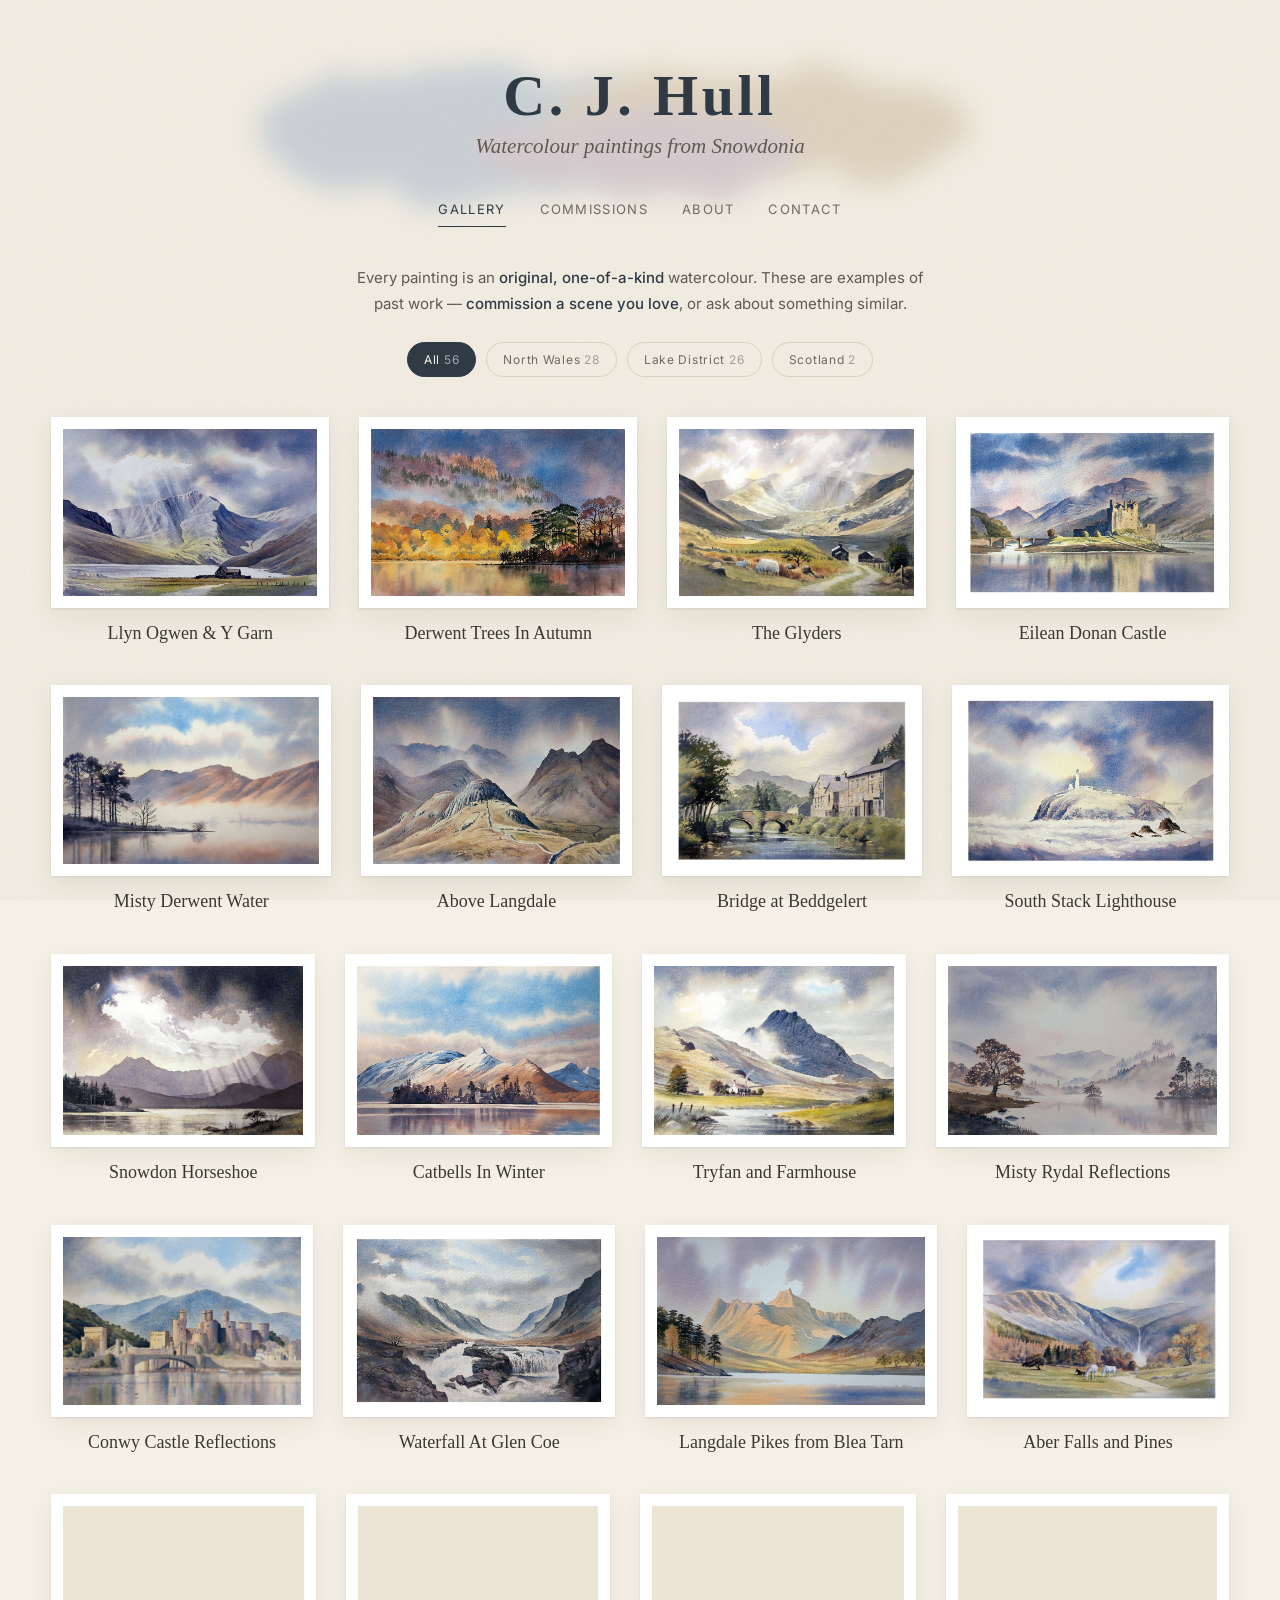
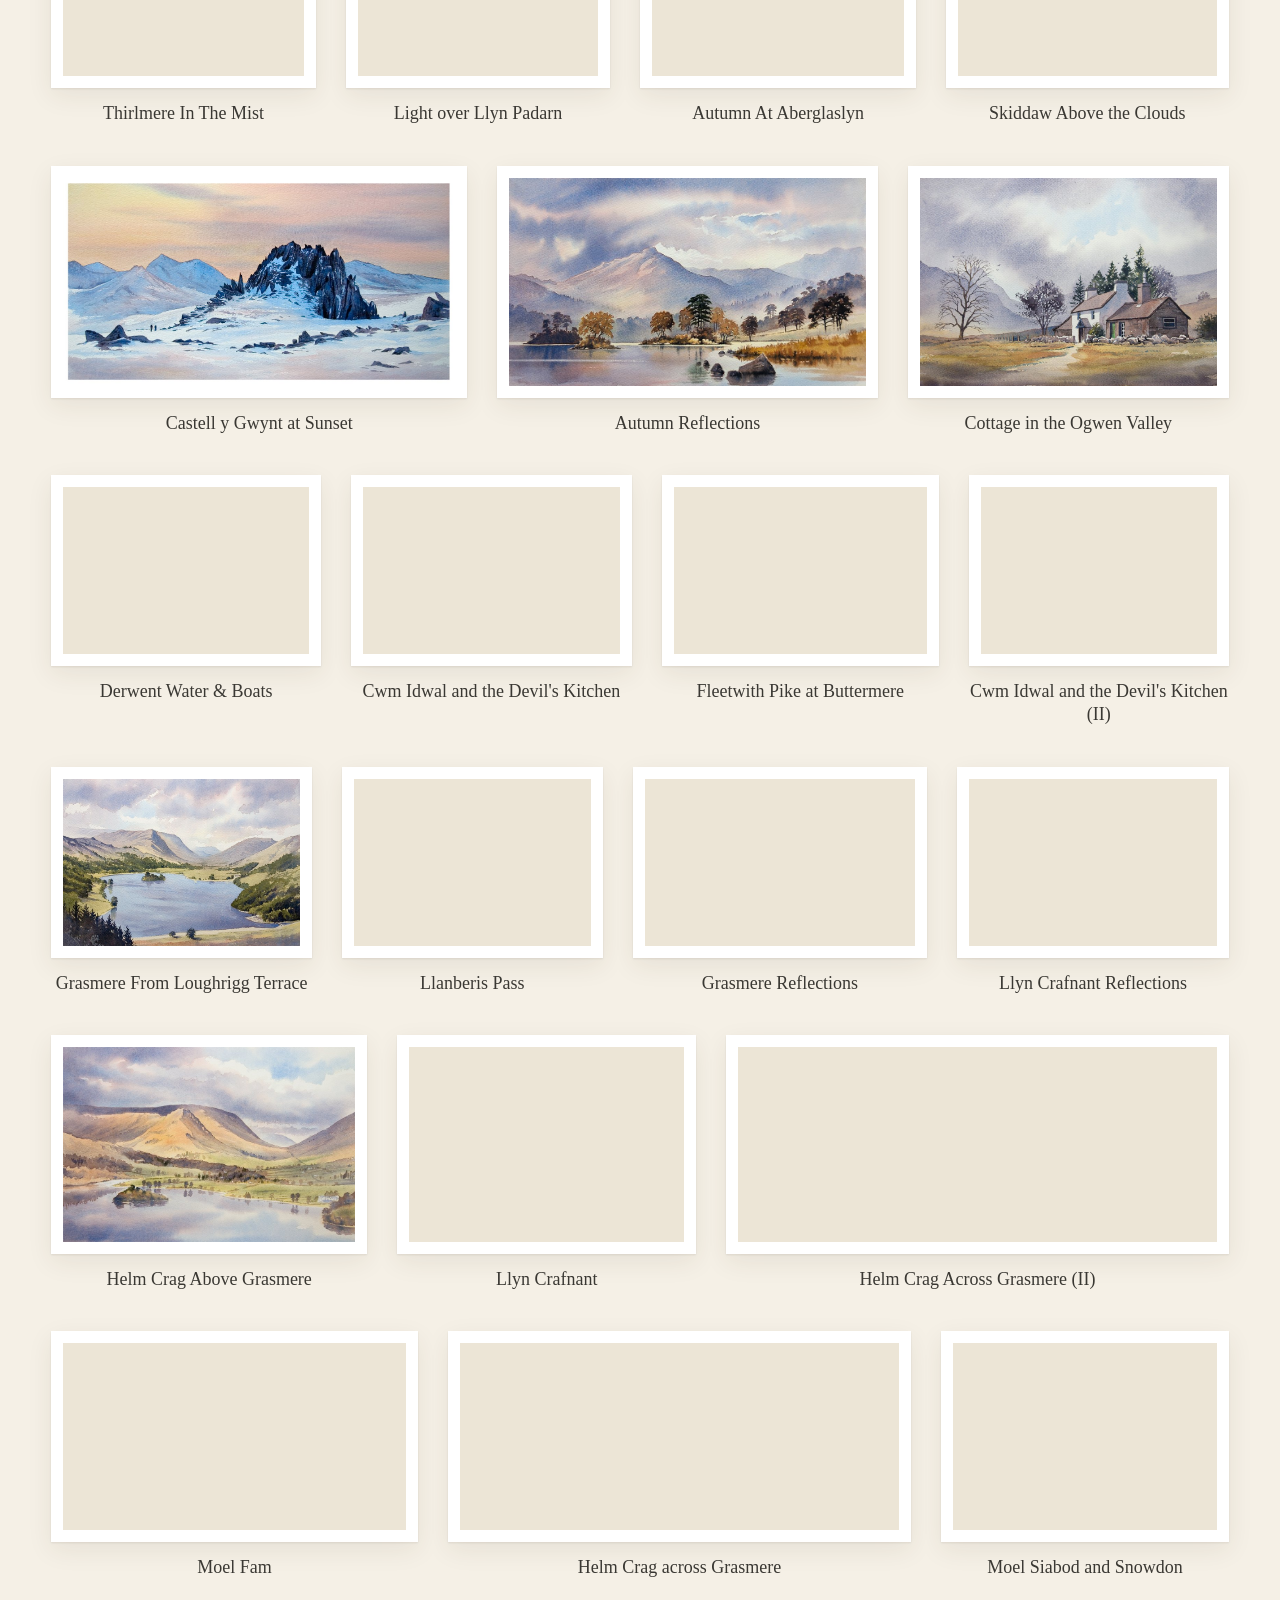
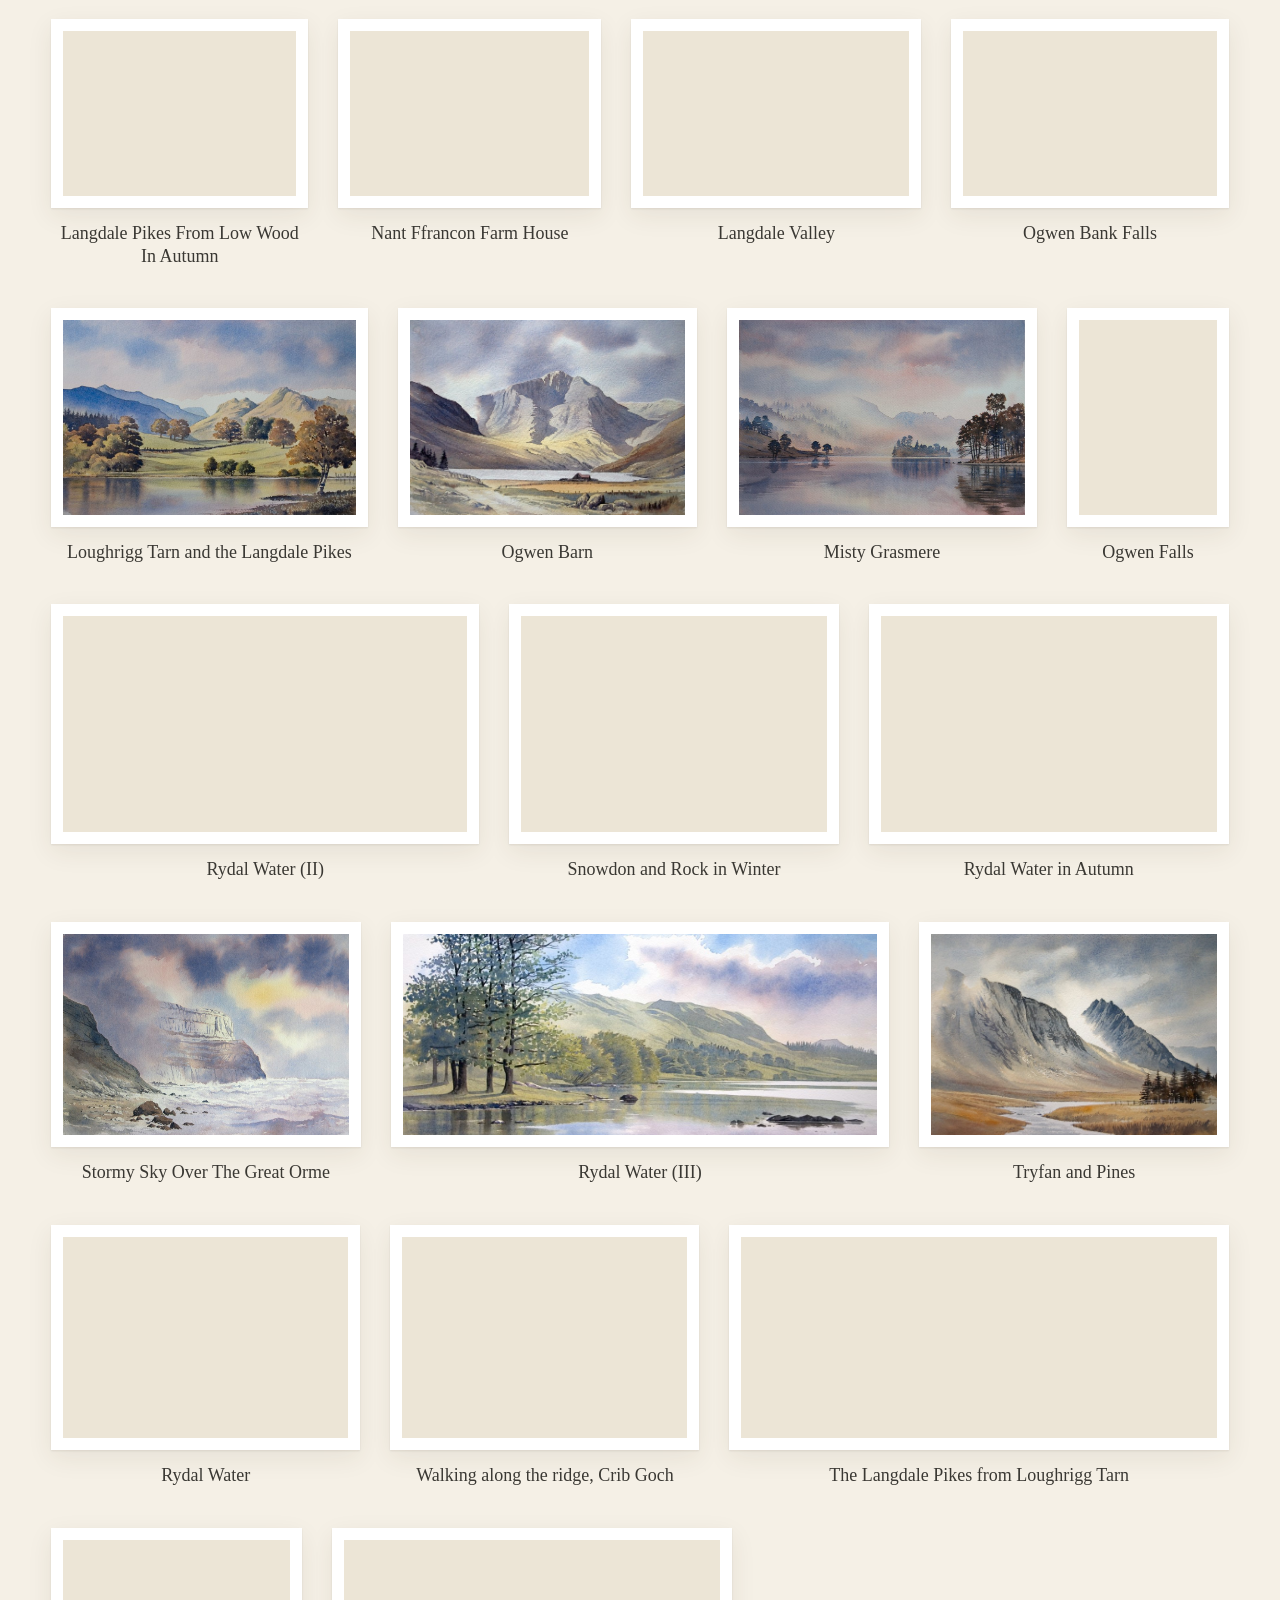
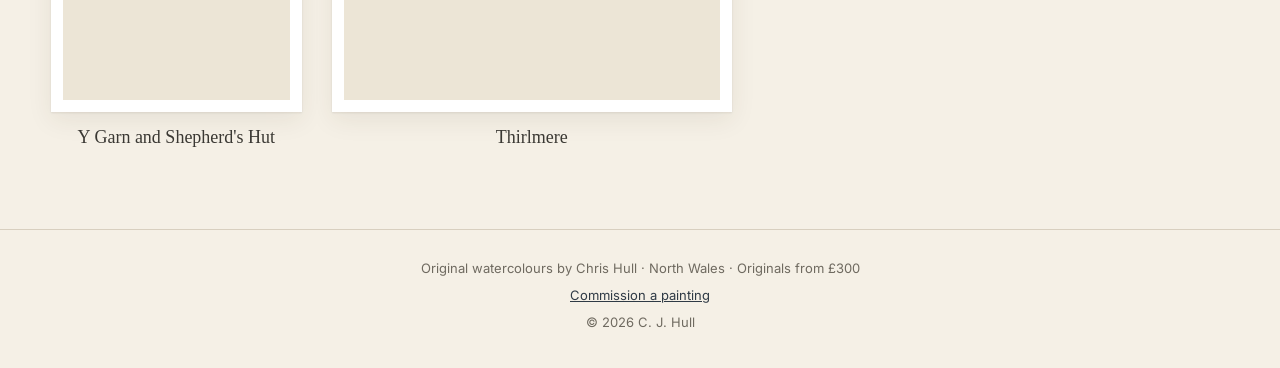
==== index.html @ 4dc71a4b "Add site skeleton, base styles and gallery page Self-hosted fonts, paper/wash/frame styles, justifie" ====
<!doctype html>
<html lang="en-GB">
<head>
<meta charset="utf-8">
<meta name="viewport" content="width=device-width, initial-scale=1">
<title>C. J. Hull – Original Watercolour Paintings of Snowdonia &amp; the Lake District</title>
<meta name="description" content="Original, one-of-a-kind watercolour paintings by North Wales artist Chris Hull. Browse past work from Snowdonia, the Lake District and Scotland, and commission a scene you love.">
<link rel="preload" href="assets/fonts/cormorant-garamond-latin-600-normal.woff2" as="font" type="font/woff2" crossorigin>
<link rel="preload" href="assets/fonts/inter-latin-400-normal.woff2" as="font" type="font/woff2" crossorigin>
<link rel="stylesheet" href="assets/css/site.css">
</head>
<body>
<a class="skip-link" href="#main">Skip to paintings</a>

<header class="site-header">
  <svg class="wash" viewBox="0 0 900 260" preserveAspectRatio="none" aria-hidden="true" focusable="false">
    <defs><filter id="wash-blur" x="-20%" y="-40%" width="140%" height="180%"><feTurbulence type="fractalNoise" baseFrequency=".012" numOctaves="3" seed="4"/><feDisplacementMap in="SourceGraphic" scale="60"/><feGaussianBlur stdDeviation="14"/></filter></defs>
    <g filter="url(#wash-blur)" opacity=".5"><ellipse cx="330" cy="130" rx="260" ry="70" fill="#9fb4c7"/><ellipse cx="560" cy="120" rx="220" ry="60" fill="#c9b79a"/><ellipse cx="450" cy="150" rx="160" ry="40" fill="#b8a7b8"/></g>
  </svg>
  <a class="mark" href="./">C. J. Hull</a>
  <p class="tagline">Watercolour paintings from Snowdonia</p>
  <nav class="site-nav" aria-label="Main">
    <ul>
      <li><a href="./" aria-current="page">Gallery</a></li>
      <li><a href="commissions.html">Commissions</a></li>
      <li><a href="about.html">About</a></li>
      <li><a href="contact.html">Contact</a></li>
    </ul>
  </nav>
</header>

<main id="main">
  <h1 class="visually-hidden">Gallery of original watercolour paintings</h1>
  <p class="intro">Every painting is an <strong>original, one-of-a-kind</strong> watercolour. These are examples of past work — <strong>commission a scene you love</strong>, or ask about something similar.</p>

  <ul class="filters" aria-label="Filter paintings by region">
    <li><button type="button" data-filter="all" aria-pressed="true">All</button></li>
    <li><button type="button" data-filter="north-wales" aria-pressed="false">North Wales</button></li>
    <li><button type="button" data-filter="lake-district" aria-pressed="false">Lake District</button></li>
    <li><button type="button" data-filter="scotland" aria-pressed="false">Scotland</button></li>
  </ul>

  <ul class="gallery" id="gallery" aria-live="polite"></ul>
  <noscript><p class="gallery-empty">The gallery needs JavaScript to load. Please enable it, or <a href="contact.html">get in touch</a>.</p></noscript>
</main>

<dialog class="lightbox" id="lightbox" aria-labelledby="lb-title">
  <p class="lb-count" id="lb-count"></p>
  <div class="lb-stage" id="lb-stage">
    <div class="frame"><img class="lb-img" id="lb-img" alt=""></div>
  </div>
  <div class="lb-info">
    <h2 class="lb-title" id="lb-title"></h2>
    <p class="lb-meta" id="lb-meta"></p>
    <a class="btn" id="lb-enquire" href="contact.html">Enquire about a painting like this</a>
  </div>
  <button type="button" class="lb-btn lb-close" id="lb-close" aria-label="Close">
    <svg viewBox="0 0 24 24" fill="none" stroke="currentColor" stroke-width="1.6" aria-hidden="true"><path d="M6 6l12 12M18 6L6 18"/></svg>
  </button>
  <button type="button" class="lb-btn lb-prev" id="lb-prev" aria-label="Previous painting">
    <svg viewBox="0 0 24 24" fill="none" stroke="currentColor" stroke-width="1.6" aria-hidden="true"><path d="M15 5l-7 7 7 7"/></svg>
  </button>
  <button type="button" class="lb-btn lb-next" id="lb-next" aria-label="Next painting">
    <svg viewBox="0 0 24 24" fill="none" stroke="currentColor" stroke-width="1.6" aria-hidden="true"><path d="M9 5l7 7-7 7"/></svg>
  </button>
</dialog>

<footer class="site-footer">
  <p>Original watercolours by Chris Hull · North Wales · Originals from £300</p>
  <p><a href="commissions.html">Commission a painting</a></p>
  <p>© <span id="year">2026</span> C. J. Hull</p>
</footer>

<script src="assets/js/gallery.js" defer></script>
</body>
</html>
---- assets/css/site.css ----
/* C. J. Hull — site styles
   Design: "Watercolour Paper" (warm paper, soft wash behind the name, mounted-print frames). */

/* ---------- Fonts (self-hosted, latin subset) ---------- */
@font-face{font-family:"Cormorant Garamond";font-weight:400;font-style:normal;font-display:swap;src:url(../fonts/cormorant-garamond-latin-400-normal.woff2) format("woff2")}
@font-face{font-family:"Cormorant Garamond";font-weight:400;font-style:italic;font-display:swap;src:url(../fonts/cormorant-garamond-latin-400-italic.woff2) format("woff2")}
@font-face{font-family:"Cormorant Garamond";font-weight:500;font-style:normal;font-display:swap;src:url(../fonts/cormorant-garamond-latin-500-normal.woff2) format("woff2")}
@font-face{font-family:"Cormorant Garamond";font-weight:600;font-style:normal;font-display:swap;src:url(../fonts/cormorant-garamond-latin-600-normal.woff2) format("woff2")}
@font-face{font-family:Inter;font-weight:400;font-style:normal;font-display:swap;src:url(../fonts/inter-latin-400-normal.woff2) format("woff2")}
@font-face{font-family:Inter;font-weight:500;font-style:normal;font-display:swap;src:url(../fonts/inter-latin-500-normal.woff2) format("woff2")}

/* ---------- Tokens ---------- */
:root{
  --paper:#f5f0e6;
  --paper-deep:#ece5d6;
  --ink:#2f3a45;          /* slate accent */
  --text:#33302b;
  --muted:#5e5a52;
  --faint:#6f6a60;
  --rule:#d8cfbf;
  --frame:#fff;
  --shadow:0 1px 2px rgba(60,50,30,.10),0 8px 24px rgba(60,50,30,.08);
  --shadow-hover:0 2px 4px rgba(60,50,30,.12),0 14px 34px rgba(60,50,30,.12);
  --wash-blue:#9fb4c7;
  --wash-ochre:#c9b79a;
  --wash-mauve:#b8a7b8;
  --serif:"Cormorant Garamond",Georgia,"Times New Roman",serif;
  --sans:Inter,system-ui,-apple-system,"Segoe UI",Roboto,sans-serif;
  --gutter:clamp(16px,4vw,60px);
  --maxw:1320px;
}

/* ---------- Base ---------- */
*,*::before,*::after{box-sizing:border-box}
*{margin:0}
html{-webkit-text-size-adjust:100%}
body{
  font-family:var(--sans);font-size:15px;line-height:1.6;
  background:var(--paper);color:var(--text);
  -webkit-font-smoothing:antialiased;
  min-height:100vh;display:flex;flex-direction:column;
  overflow-x:hidden;
}
/* Very subtle paper grain. Sits behind content so it never tints the paintings. */
body::before{
  content:"";position:fixed;inset:0;z-index:-1;pointer-events:none;opacity:.28;
  background-image:url("data:image/svg+xml;utf8,<svg xmlns='http://www.w3.org/2000/svg' width='300' height='300'><filter id='n'><feTurbulence type='fractalNoise' baseFrequency='.9' numOctaves='3'/><feColorMatrix values='0 0 0 0 .45 0 0 0 0 .40 0 0 0 0 .33 0 0 0 .5 0'/></filter><rect width='300' height='300' filter='url(%23n)'/></svg>");
}
img{display:block;max-width:100%;height:auto}
a{color:inherit}
button{font:inherit;color:inherit;cursor:pointer}
:focus-visible{outline:2px solid var(--ink);outline-offset:3px}
.visually-hidden{position:absolute!important;width:1px;height:1px;overflow:hidden;clip:rect(0 0 0 0);white-space:nowrap}
.skip-link{position:absolute;left:12px;top:-60px;z-index:10;background:var(--ink);color:var(--paper);padding:8px 14px;border-radius:4px;text-decoration:none}
.skip-link:focus{top:12px}

h1,h2,h3{font-family:var(--serif);font-weight:500;color:var(--ink);line-height:1.2}

/* ---------- Header + wash ---------- */
.site-header{position:relative;text-align:center;padding:64px var(--gutter) 12px;overflow:hidden}
.wash{
  position:absolute;left:50%;top:10px;transform:translateX(-50%);
  width:min(900px,130vw);height:250px;z-index:0;pointer-events:none;
}
.site-header>*:not(.wash){position:relative}
.mark{
  display:inline-block;font-family:var(--serif);font-weight:600;
  font-size:clamp(40px,8vw,58px);letter-spacing:.06em;line-height:1.1;
  color:var(--ink);text-decoration:none;
}
.tagline{font-family:var(--serif);font-style:italic;font-size:clamp(18px,3.2vw,21px);color:var(--muted);margin-top:2px}
.site-nav ul{
  list-style:none;padding:0;display:flex;flex-wrap:wrap;justify-content:center;
  gap:6px clamp(18px,4vw,34px);margin-top:30px;
}
.site-nav a{
  display:inline-block;padding:6px 0;font-size:13px;letter-spacing:.1em;text-transform:uppercase;
  color:var(--faint);text-decoration:none;border-bottom:1px solid transparent;
}
.site-nav a:hover{color:var(--ink)}
@media (max-width:420px){.site-nav ul{gap:4px 16px}.site-nav a{font-size:12px;letter-spacing:.08em}}
.site-nav a[aria-current="page"]{color:var(--ink);border-bottom-color:var(--ink)}

/* ---------- Layout ---------- */
main{flex:1;width:100%;max-width:var(--maxw);margin:0 auto;padding:0 var(--gutter)}
.intro{text-align:center;font-size:15px;line-height:1.7;color:var(--muted);max-width:600px;margin:26px auto}
.intro strong{font-weight:500;color:var(--ink)}

/* ---------- Mounted-print frame (reusable) ---------- */
.frame{background:var(--frame);padding:clamp(8px,1vw,12px);box-shadow:var(--shadow)}
.frame img{width:100%;height:auto}

/* ---------- Buttons / pills ---------- */
.btn{
  display:inline-block;padding:11px 22px;border-radius:40px;border:1px solid var(--ink);
  background:var(--ink);color:var(--paper);font-size:13px;letter-spacing:.06em;text-decoration:none;
}
.btn:hover{background:#3d4a57}
.btn--ghost{background:transparent;color:var(--ink)}
.btn--ghost:hover{background:rgba(47,58,69,.06)}

/* ---------- Footer ---------- */
.site-footer{
  margin-top:80px;padding:28px var(--gutter) 36px;border-top:1px solid var(--rule);
  text-align:center;font-size:13px;color:var(--faint);
}
.site-footer p+p{margin-top:6px}
.site-footer a{color:var(--ink)}

/* ---------- Gallery filters ---------- */
.filters{display:flex;flex-wrap:wrap;gap:10px;justify-content:center;margin:0 0 40px;padding:0;list-style:none}
.filters button{
  padding:7px 16px;border-radius:40px;border:1px solid var(--rule);background:transparent;
  font-size:12px;letter-spacing:.06em;color:var(--faint);
}
.filters button:hover{border-color:var(--ink);color:var(--ink)}
.filters button[aria-pressed="true"]{background:var(--ink);border-color:var(--ink);color:var(--paper)}
.filters .count{opacity:.6;margin-left:4px}

/* ---------- Justified gallery ----------
   Each tile's flex-basis and flex-grow are proportional to the painting's aspect ratio (--r),
   so every tile in a row ends up the same height and nothing is ever cropped. */
.gallery{
  --row-h:160px;--pad:12px;
  display:flex;flex-wrap:wrap;gap:40px 30px;padding:0;list-style:none;
}
.gallery::after{content:"";flex-grow:1000000} /* stops the last row stretching */
.tile{flex:var(--r) 1 calc(var(--r) * var(--row-h) + 2 * var(--pad));min-width:0}
.tile a{display:block;text-decoration:none;color:inherit}
.tile .frame{padding:var(--pad);transition:box-shadow .25s ease,transform .25s ease}
.tile a:hover .frame,.tile a:focus-visible .frame{box-shadow:var(--shadow-hover);transform:translateY(-2px)}
.tile img{aspect-ratio:var(--r);background:var(--paper-deep)}
.tile figcaption{text-align:center;font-family:var(--serif);font-size:18px;line-height:1.3;margin-top:14px;color:#3a3833}
.tile[hidden]{display:none}
.gallery-empty{text-align:center;color:var(--muted)}
@media (max-width:1100px){.gallery{--row-h:150px;gap:34px 24px}}
@media (max-width:700px){.gallery{--row-h:140px;--pad:8px;gap:28px 16px}.tile figcaption{font-size:17px;margin-top:10px}}
@media (prefers-reduced-motion:reduce){.tile .frame{transition:none}.tile a:hover .frame{transform:none}}

/* ---------- Lightbox ---------- */
.lightbox{
  width:100%;height:100%;max-width:none;max-height:none;margin:0;padding:0;border:0;
  background:var(--paper);color:var(--text);overflow:hidden;
}
.lightbox::backdrop{background:rgba(47,58,69,.35)}
.lightbox[open]{display:flex;flex-direction:column}
.lb-stage{
  flex:1;min-height:0;display:flex;align-items:center;justify-content:center;
  padding:56px 72px 12px;touch-action:pan-y;
}
.lb-stage .frame{max-width:100%;max-height:100%;display:flex}
.lb-img{
  width:auto;height:auto;max-width:100%;
  max-height:calc(100vh - 56px - 12px - 170px - 24px);
  max-height:calc(100dvh - 56px - 12px - 170px - 24px);
  object-fit:contain;
}
.lb-info{text-align:center;padding:14px var(--gutter) 28px;min-height:170px}
.lb-title{font-family:var(--serif);font-weight:500;font-size:clamp(22px,3vw,28px);color:var(--ink)}
.lb-meta{font-size:13px;letter-spacing:.04em;color:var(--muted);margin-top:4px}
.lb-info .btn{margin-top:16px}
.lb-btn{
  position:absolute;display:grid;place-items:center;width:44px;height:44px;border-radius:50%;
  border:1px solid var(--rule);background:rgba(255,255,255,.7);color:var(--ink);
}
.lb-btn:hover{background:#fff;border-color:var(--ink)}
.lb-btn svg{width:20px;height:20px}
.lb-close{top:10px;right:12px}
.lb-prev,.lb-next{top:calc(50% - 85px)}
.lb-prev{left:14px}
.lb-next{right:14px}
.lb-count{position:absolute;top:22px;left:20px;font-size:12px;letter-spacing:.08em;color:var(--faint)}
@media (max-width:700px){
  .lightbox[open]{justify-content:center}
  .lb-stage{flex:0 1 auto;padding:64px 12px 8px}
  .lb-prev,.lb-next{top:10px}
  .lb-prev{left:12px}
  .lb-next{left:64px;right:auto}
  .lb-count{left:0;right:0;text-align:center}
  .lb-info{min-height:0;padding-bottom:32px}
}
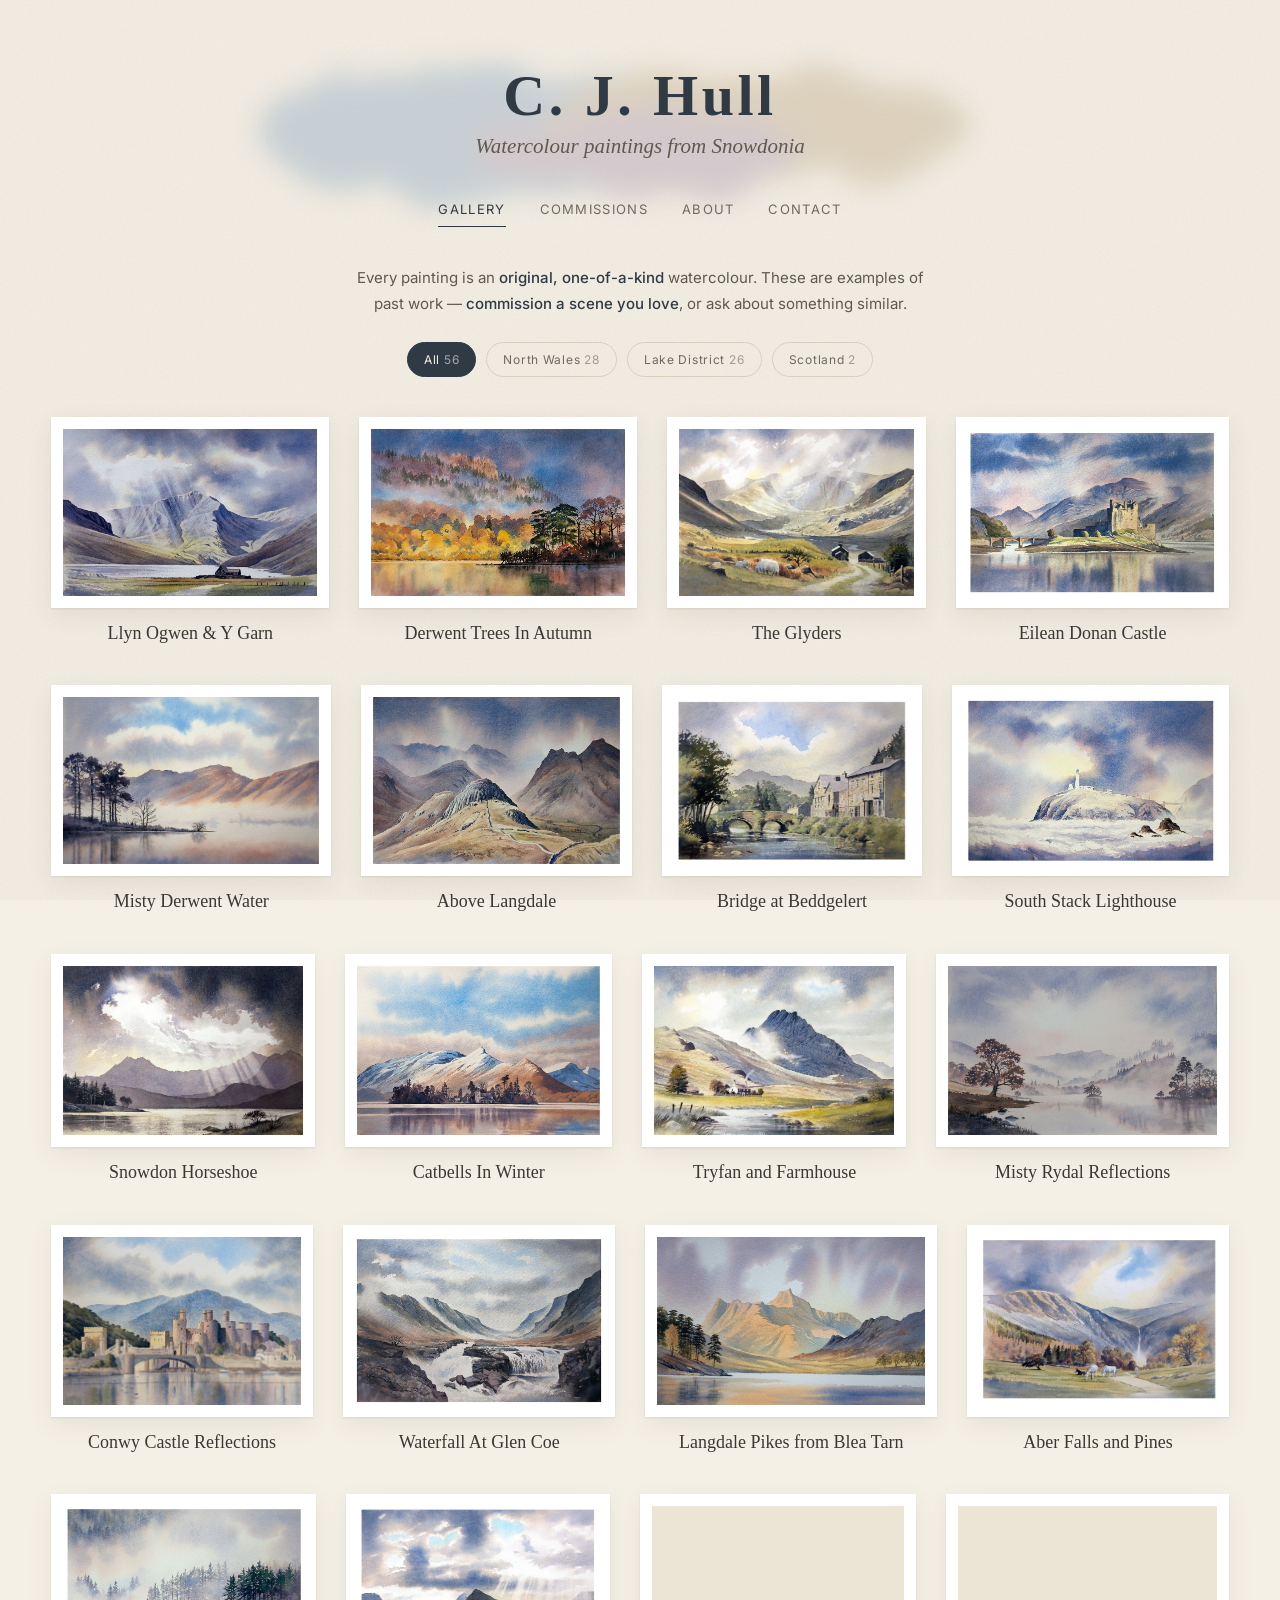
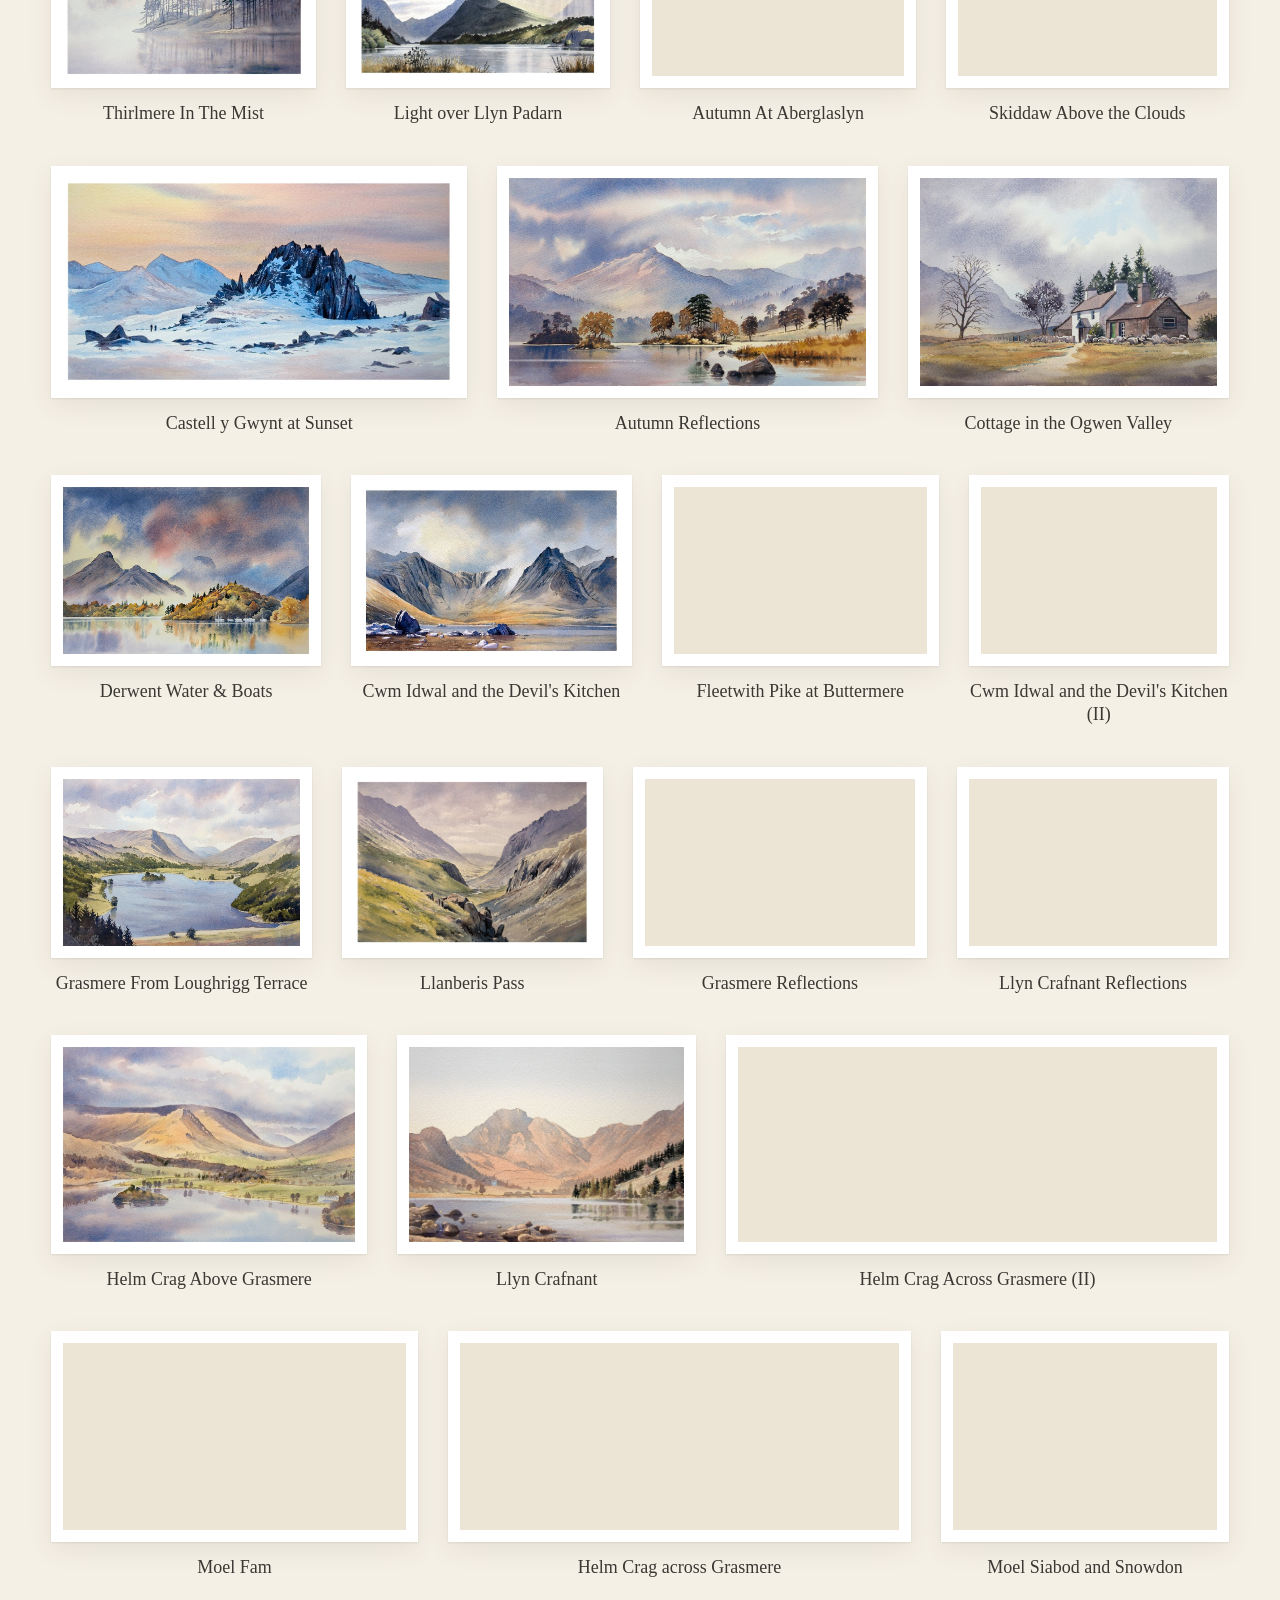
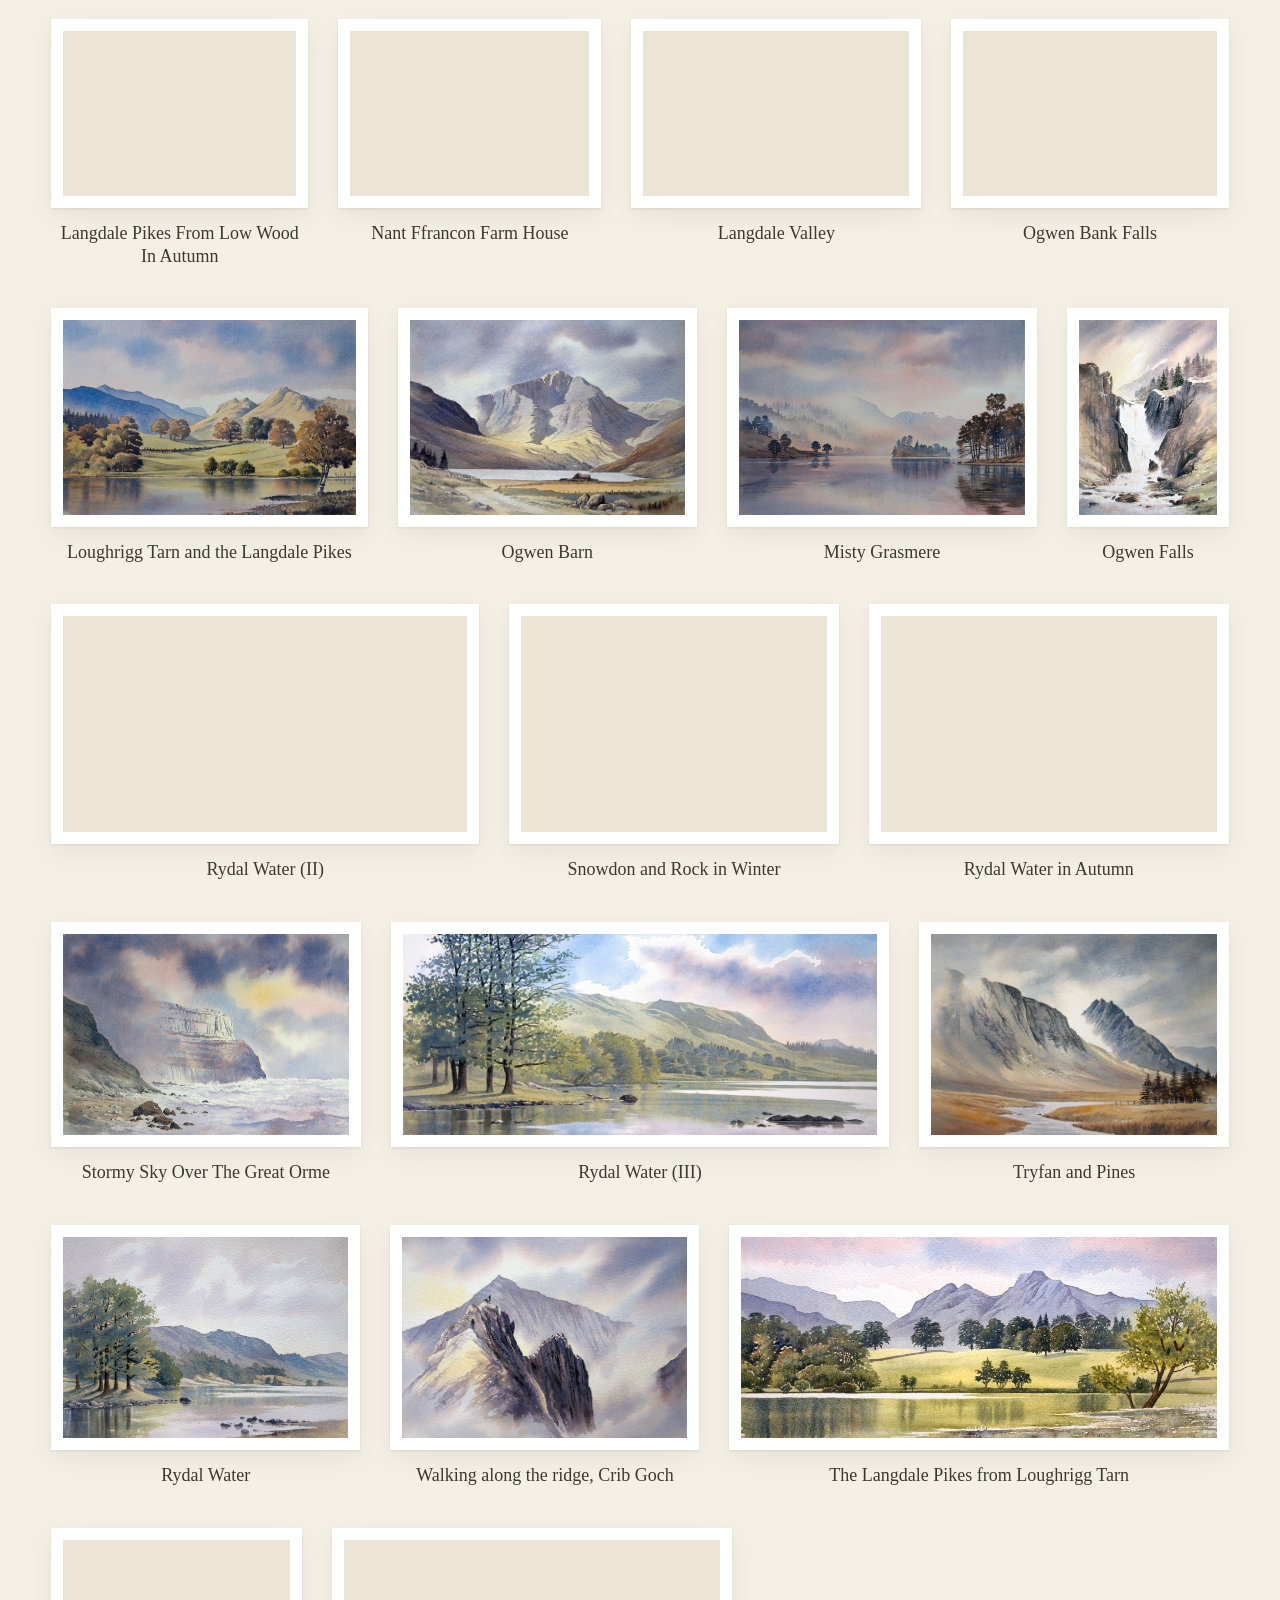
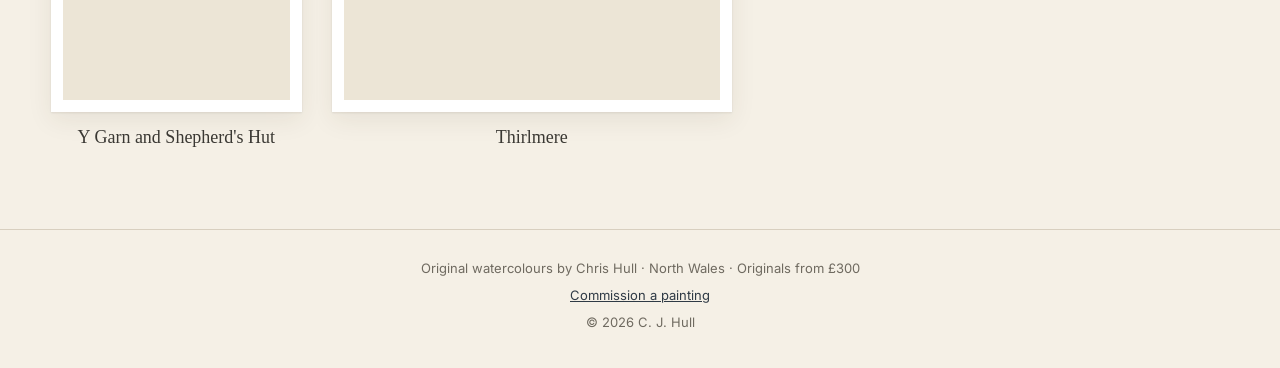
==== commit 5d71a943: "Add Commissions, About and Contact pages Contact form posts to FormSubmit via its hashed form ID (pl" ====
--- a/index.html
+++ b/index.html
@@ -71,6 +71,7 @@
   <p>© <span id="year">2026</span> C. J. Hull</p>
 </footer>
 
+<script src="assets/js/site.js" defer></script>
 <script src="assets/js/gallery.js" defer></script>
 </body>
 </html>
--- a/assets/css/site.css
+++ b/assets/css/site.css
@@ -50,6 +50,7 @@
 a{color:inherit}
 button{font:inherit;color:inherit;cursor:pointer}
 :focus-visible{outline:2px solid var(--ink);outline-offset:3px}
+[hidden]{display:none!important}
 .visually-hidden{position:absolute!important;width:1px;height:1px;overflow:hidden;clip:rect(0 0 0 0);white-space:nowrap}
 .skip-link{position:absolute;left:12px;top:-60px;z-index:10;background:var(--ink);color:var(--paper);padding:8px 14px;border-radius:4px;text-decoration:none}
 .skip-link:focus{top:12px}
@@ -179,3 +180,85 @@
   .lb-count{left:0;right:0;text-align:center}
   .lb-info{min-height:0;padding-bottom:32px}
 }
+
+/* ---------- Content pages ---------- */
+.page{max-width:880px;margin:0 auto}
+.page-head{text-align:center;max-width:620px;margin:26px auto 48px}
+.page-head h1{font-size:clamp(32px,5vw,42px)}
+.page-head p{color:var(--muted);margin-top:10px;font-size:16px;line-height:1.7}
+.page h2{font-size:clamp(26px,3.6vw,30px);margin-bottom:14px}
+.page section+section{margin-top:64px}
+.prose p{font-size:16px;line-height:1.75;color:var(--text)}
+.prose p+p{margin-top:14px}
+.prose em{font-style:italic}
+.center{text-align:center}
+.lead-price{
+  font-family:var(--serif);font-size:clamp(22px,3vw,26px);color:var(--ink);text-align:center;
+}
+.lead-price strong{font-weight:600}
+.small{font-size:13px;color:var(--faint)}
+
+/* Commissions: three steps */
+.steps{list-style:none;padding:0;display:grid;grid-template-columns:repeat(3,1fr);gap:28px;counter-reset:step}
+.steps li{counter-increment:step;text-align:center;padding:0 6px}
+.steps li::before{
+  content:counter(step);display:grid;place-items:center;width:44px;height:44px;margin:0 auto 14px;
+  border-radius:50%;border:1px solid var(--rule);background:rgba(255,255,255,.6);
+  font-family:var(--serif);font-size:22px;color:var(--ink);
+}
+.steps h3{font-size:22px;margin-bottom:6px}
+.steps p{color:var(--muted);font-size:15px;line-height:1.65}
+@media (max-width:760px){.steps{grid-template-columns:1fr;gap:32px}}
+
+.checklist{list-style:none;padding:0;display:grid;gap:14px;max-width:620px;margin:0 auto}
+.checklist li{position:relative;padding-left:30px;font-size:16px;line-height:1.65}
+.checklist li::before{
+  content:"";position:absolute;left:4px;top:.55em;width:10px;height:10px;border-radius:50%;
+  background:var(--wash-blue);box-shadow:0 0 0 4px rgba(159,180,199,.25);
+}
+.checklist strong{font-weight:500;color:var(--ink)}
+
+.examples{display:flex;flex-wrap:wrap;gap:24px;justify-content:center}
+.examples figure{flex:var(--r) 1 calc(var(--r) * 140px + 20px);max-width:300px;min-width:0}
+.examples figcaption{text-align:center;font-family:var(--serif);font-size:17px;margin-top:10px;color:#3a3833}
+.examples .frame{padding:10px}
+
+.cta{text-align:center;margin-top:56px}
+.cta p{color:var(--muted);margin-bottom:16px}
+
+/* About */
+.about{display:grid;grid-template-columns:minmax(0,5fr) minmax(0,6fr);gap:clamp(28px,5vw,56px);align-items:start}
+.about .frame{transform:rotate(-1.2deg)}
+.about figcaption{font-family:var(--serif);font-style:italic;font-size:16px;color:var(--muted);text-align:center;margin-top:14px}
+@media (max-width:760px){.about{grid-template-columns:1fr}.about figure{max-width:380px;margin:0 auto}}
+.credentials{
+  list-style:none;padding:28px 0;margin:0;border-top:1px solid var(--rule);border-bottom:1px solid var(--rule);
+  display:grid;grid-template-columns:repeat(4,1fr);gap:24px;text-align:center;
+}
+.credentials strong{display:block;font-family:var(--serif);font-weight:500;font-size:20px;line-height:1.25;color:var(--ink)}
+.credentials span{display:block;margin-top:6px;font-size:13px;color:var(--faint);line-height:1.5}
+@media (max-width:900px){.credentials{grid-template-columns:repeat(2,1fr)}}
+@media (max-width:420px){.credentials{grid-template-columns:1fr}}
+
+/* Contact form */
+.form{max-width:600px;margin:0 auto;display:grid;gap:20px}
+.form .row2{display:grid;grid-template-columns:1fr 1fr;gap:20px}
+@media (max-width:560px){.form .row2{grid-template-columns:1fr}}
+.field label{display:block;font-size:13px;letter-spacing:.04em;color:var(--muted);margin-bottom:6px}
+.field .opt{color:var(--faint);font-size:12px}
+.field input,.field textarea{
+  width:100%;font:inherit;font-size:16px;color:var(--text);
+  background:rgba(255,255,255,.75);border:1px solid var(--rule);border-radius:4px;padding:11px 13px;
+}
+.field textarea{min-height:170px;resize:vertical;line-height:1.6}
+.field input:focus,.field textarea:focus{outline:none;border-color:var(--ink);box-shadow:0 0 0 3px rgba(47,58,69,.12);background:#fff}
+.form .btn{justify-self:start;border-width:1px;font-size:14px;padding:12px 28px}
+.form .btn[disabled]{opacity:.6;cursor:progress}
+.form-note{font-size:13px;color:var(--faint);line-height:1.6}
+.honey{position:absolute!important;left:-9999px;width:1px;height:1px;overflow:hidden}
+.form-status{padding:14px 16px;border-radius:4px;font-size:15px;line-height:1.6}
+.form-status--error{background:#f6e3df;color:#7a2e22;border:1px solid #e7c3bb}
+.form-success{max-width:600px;margin:0 auto;text-align:center;padding:36px 24px;background:rgba(255,255,255,.6);box-shadow:var(--shadow)}
+.form-success h2{margin-bottom:8px}
+.form-success p{color:var(--muted)}
+.form-success button{margin-top:18px}
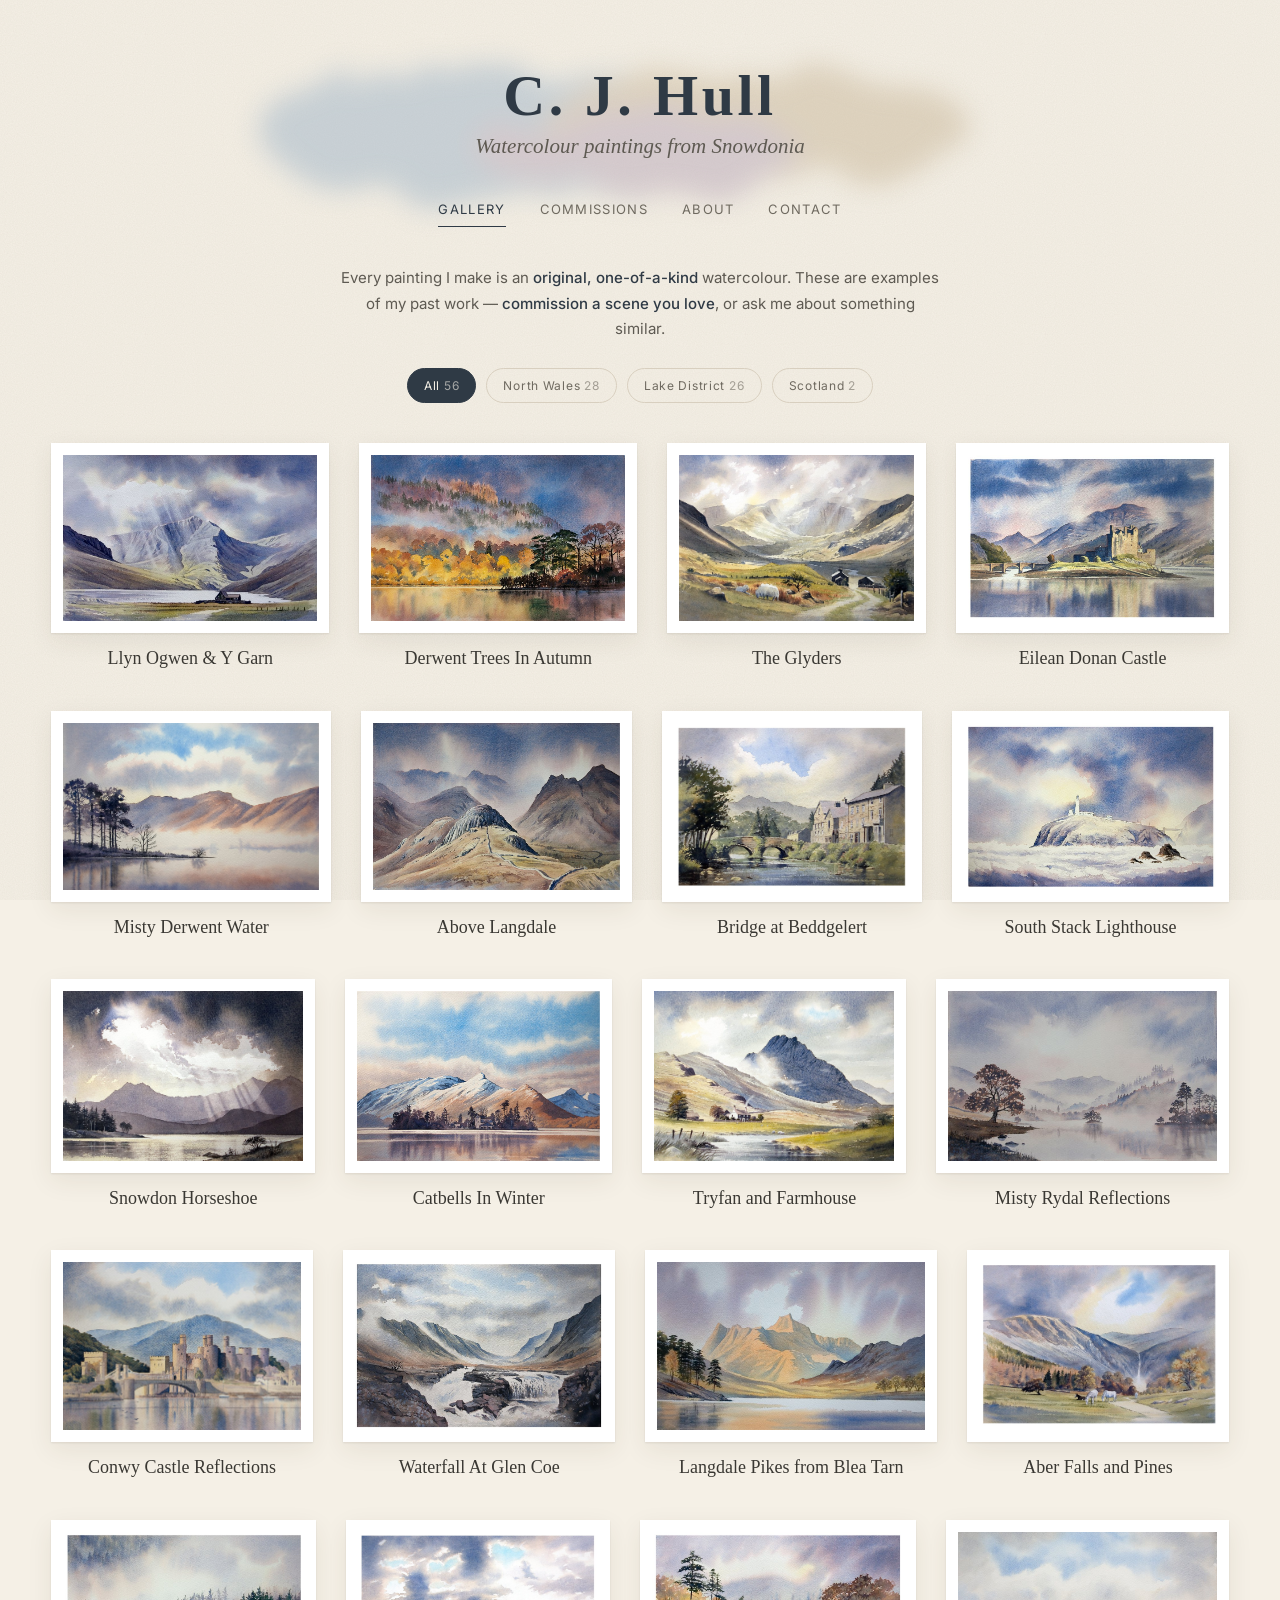
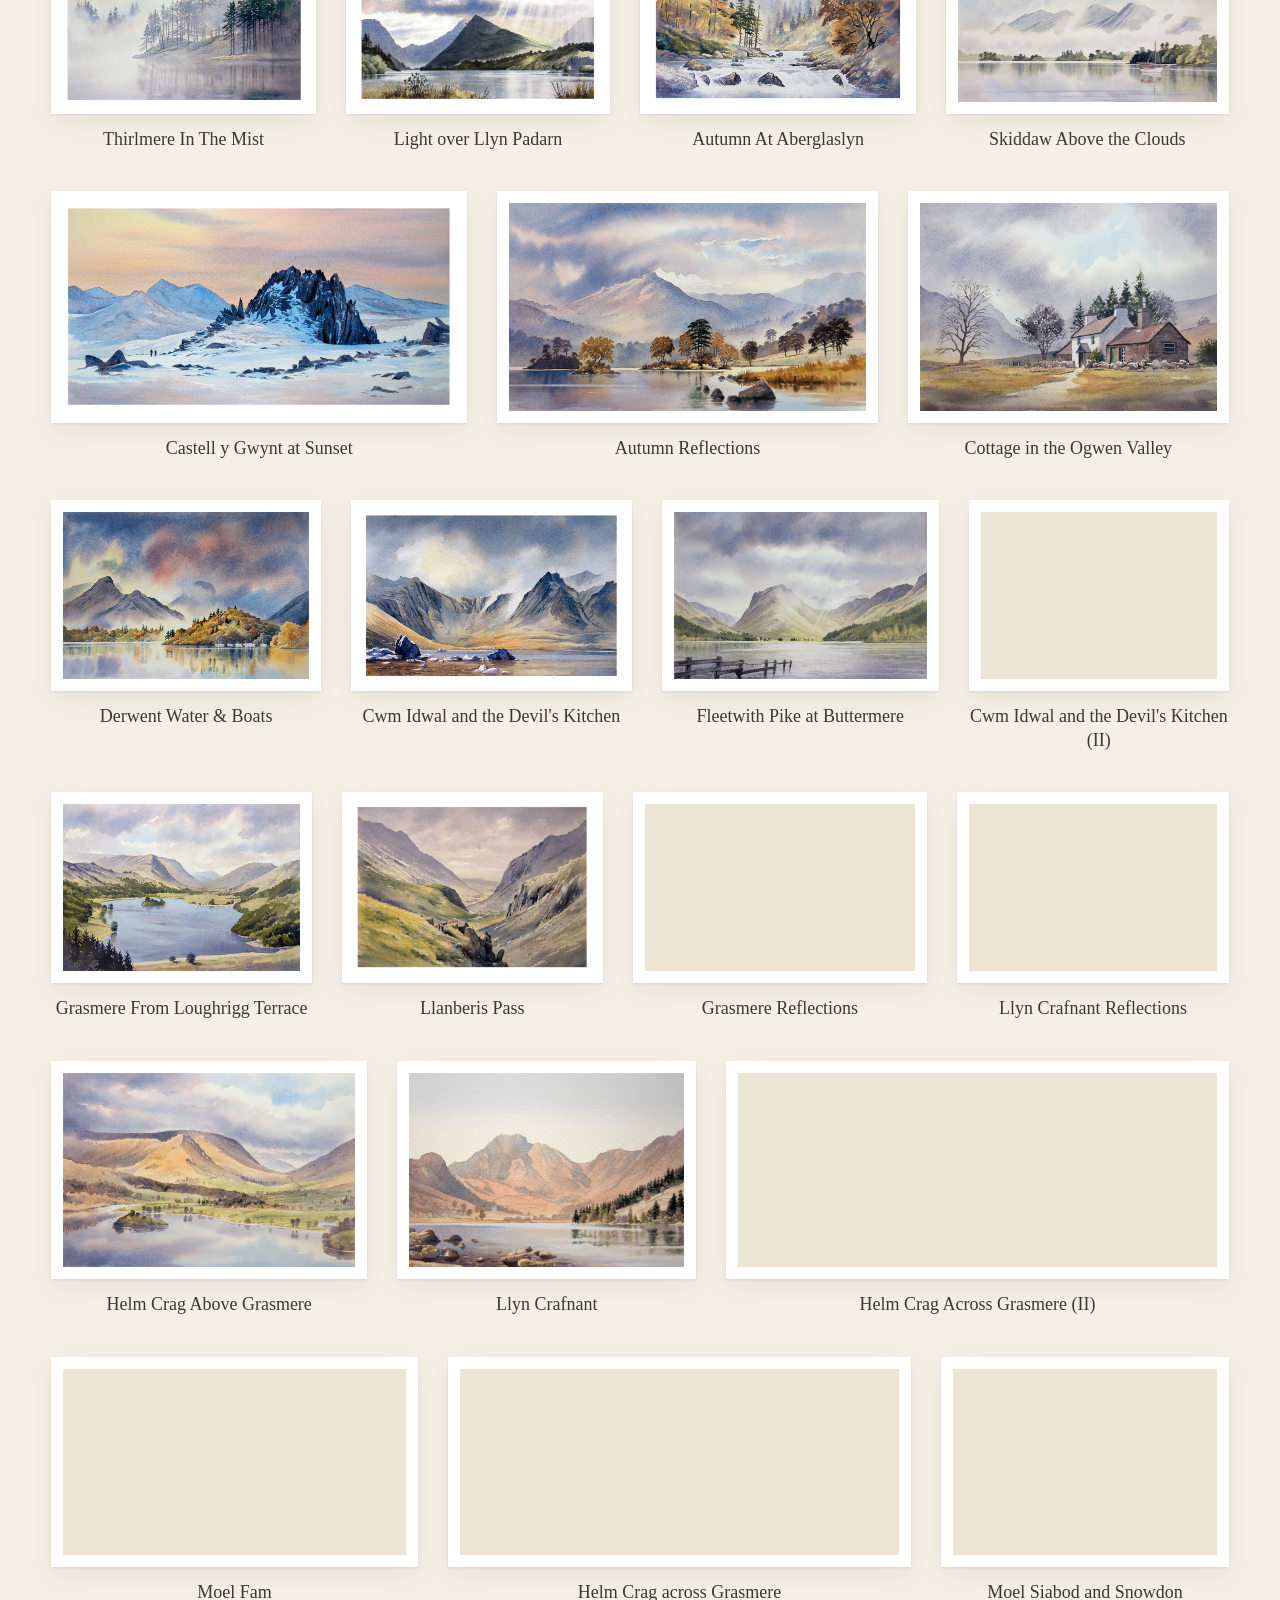
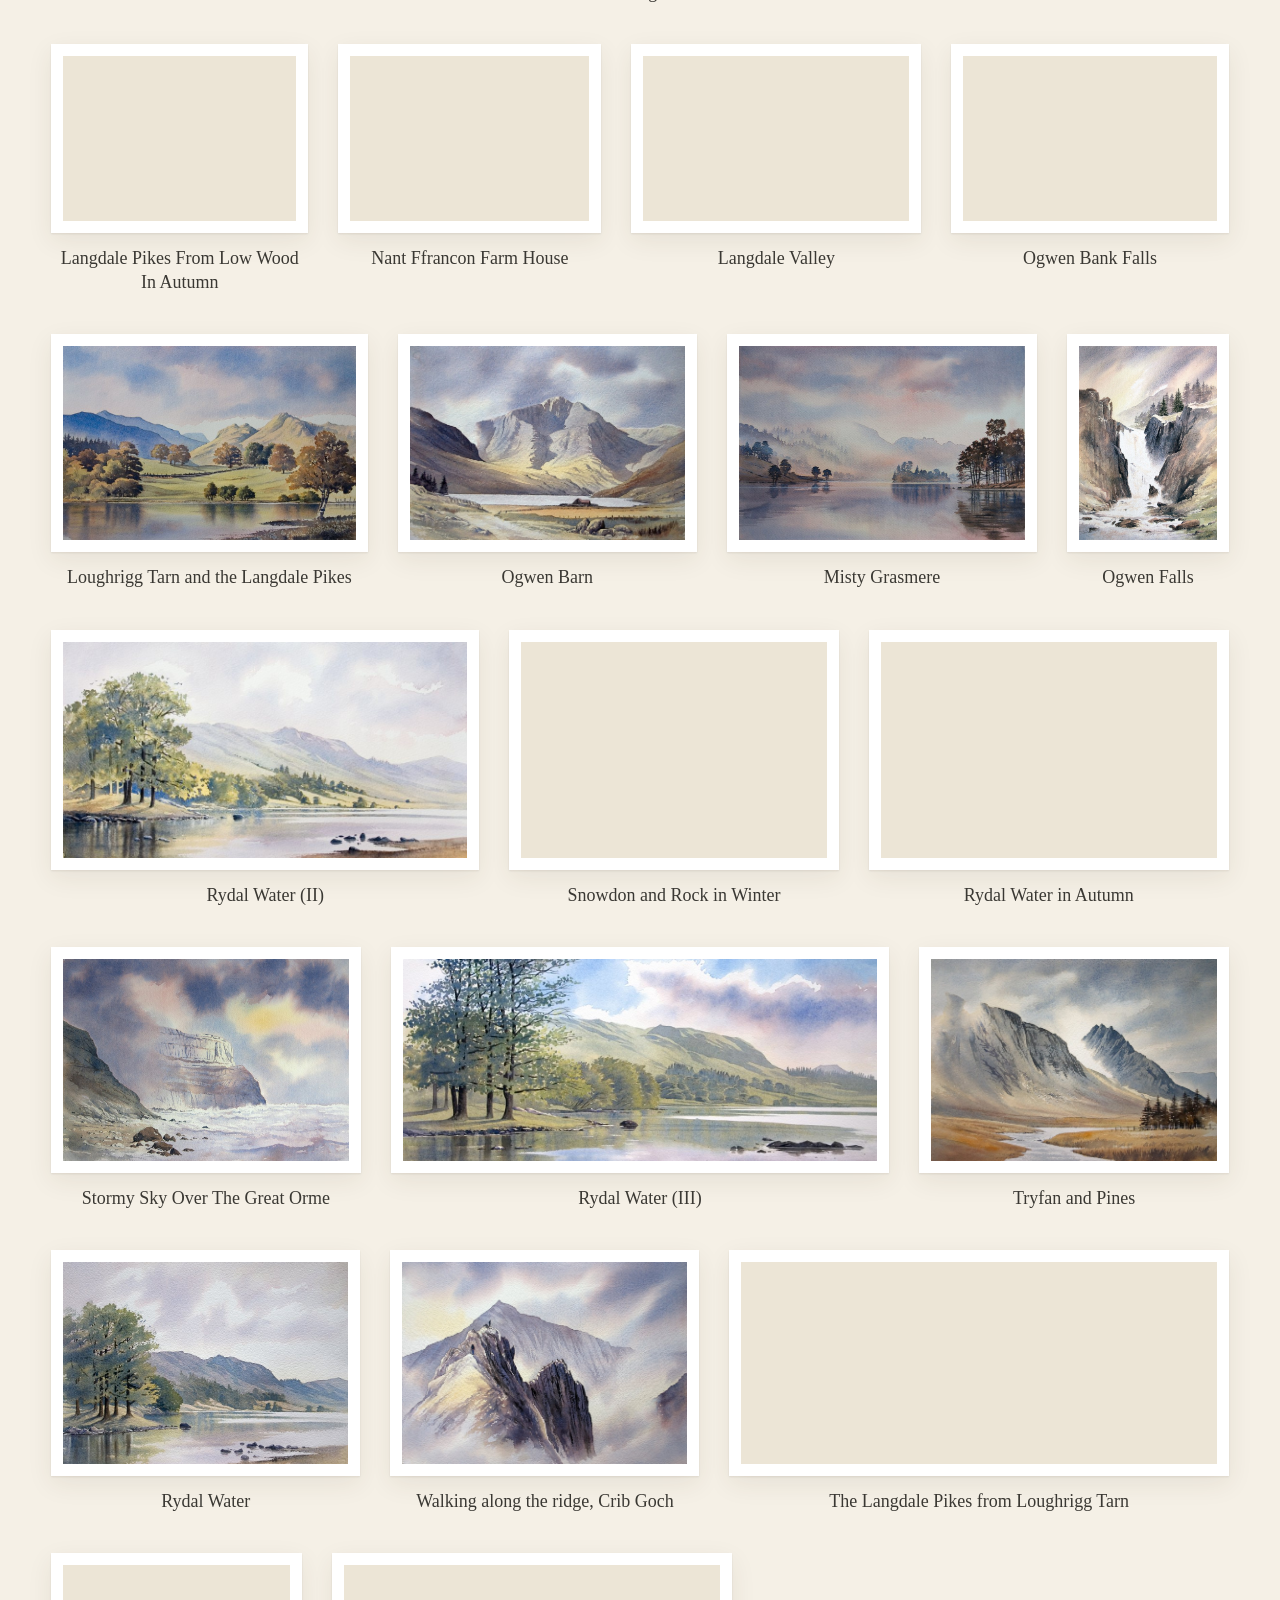
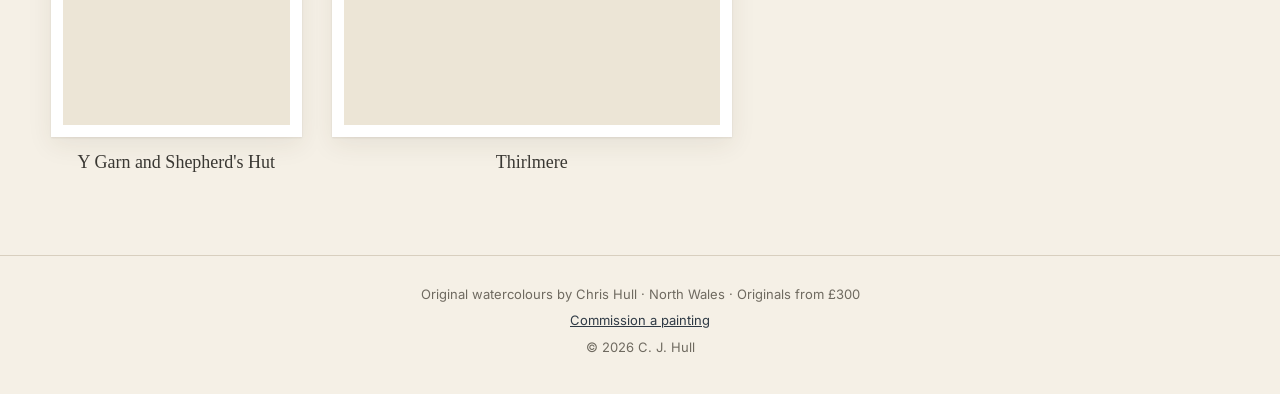
==== commit abf5fe81: "Write site copy in Chris's own voice; add commission timings First person throughout so visitors dea" ====
--- a/index.html
+++ b/index.html
@@ -31,7 +31,7 @@
 
 <main id="main">
   <h1 class="visually-hidden">Gallery of original watercolour paintings</h1>
-  <p class="intro">Every painting is an <strong>original, one-of-a-kind</strong> watercolour. These are examples of past work — <strong>commission a scene you love</strong>, or ask about something similar.</p>
+  <p class="intro">Every painting I make is an <strong>original, one-of-a-kind</strong> watercolour. These are examples of my past work — <strong>commission a scene you love</strong>, or ask me about something similar.</p>
 
   <ul class="filters" aria-label="Filter paintings by region">
     <li><button type="button" data-filter="all" aria-pressed="true">All</button></li>
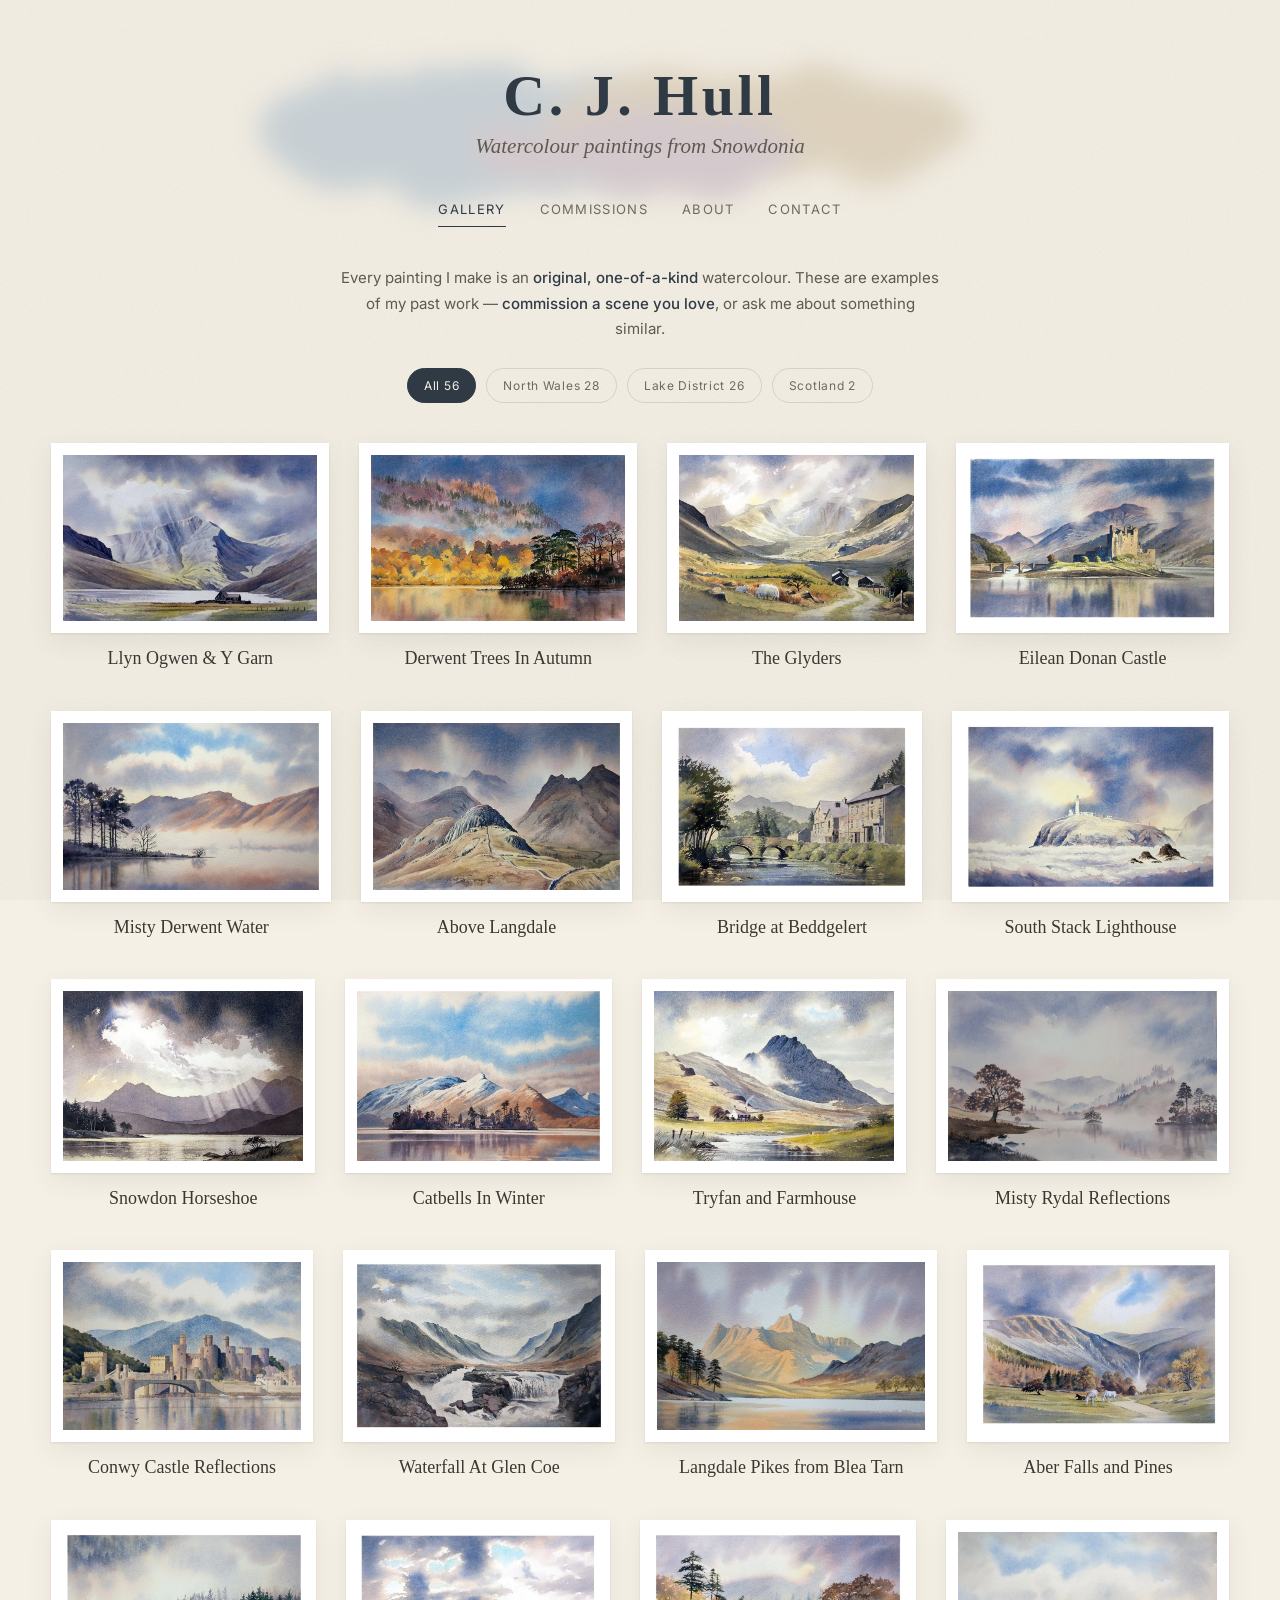
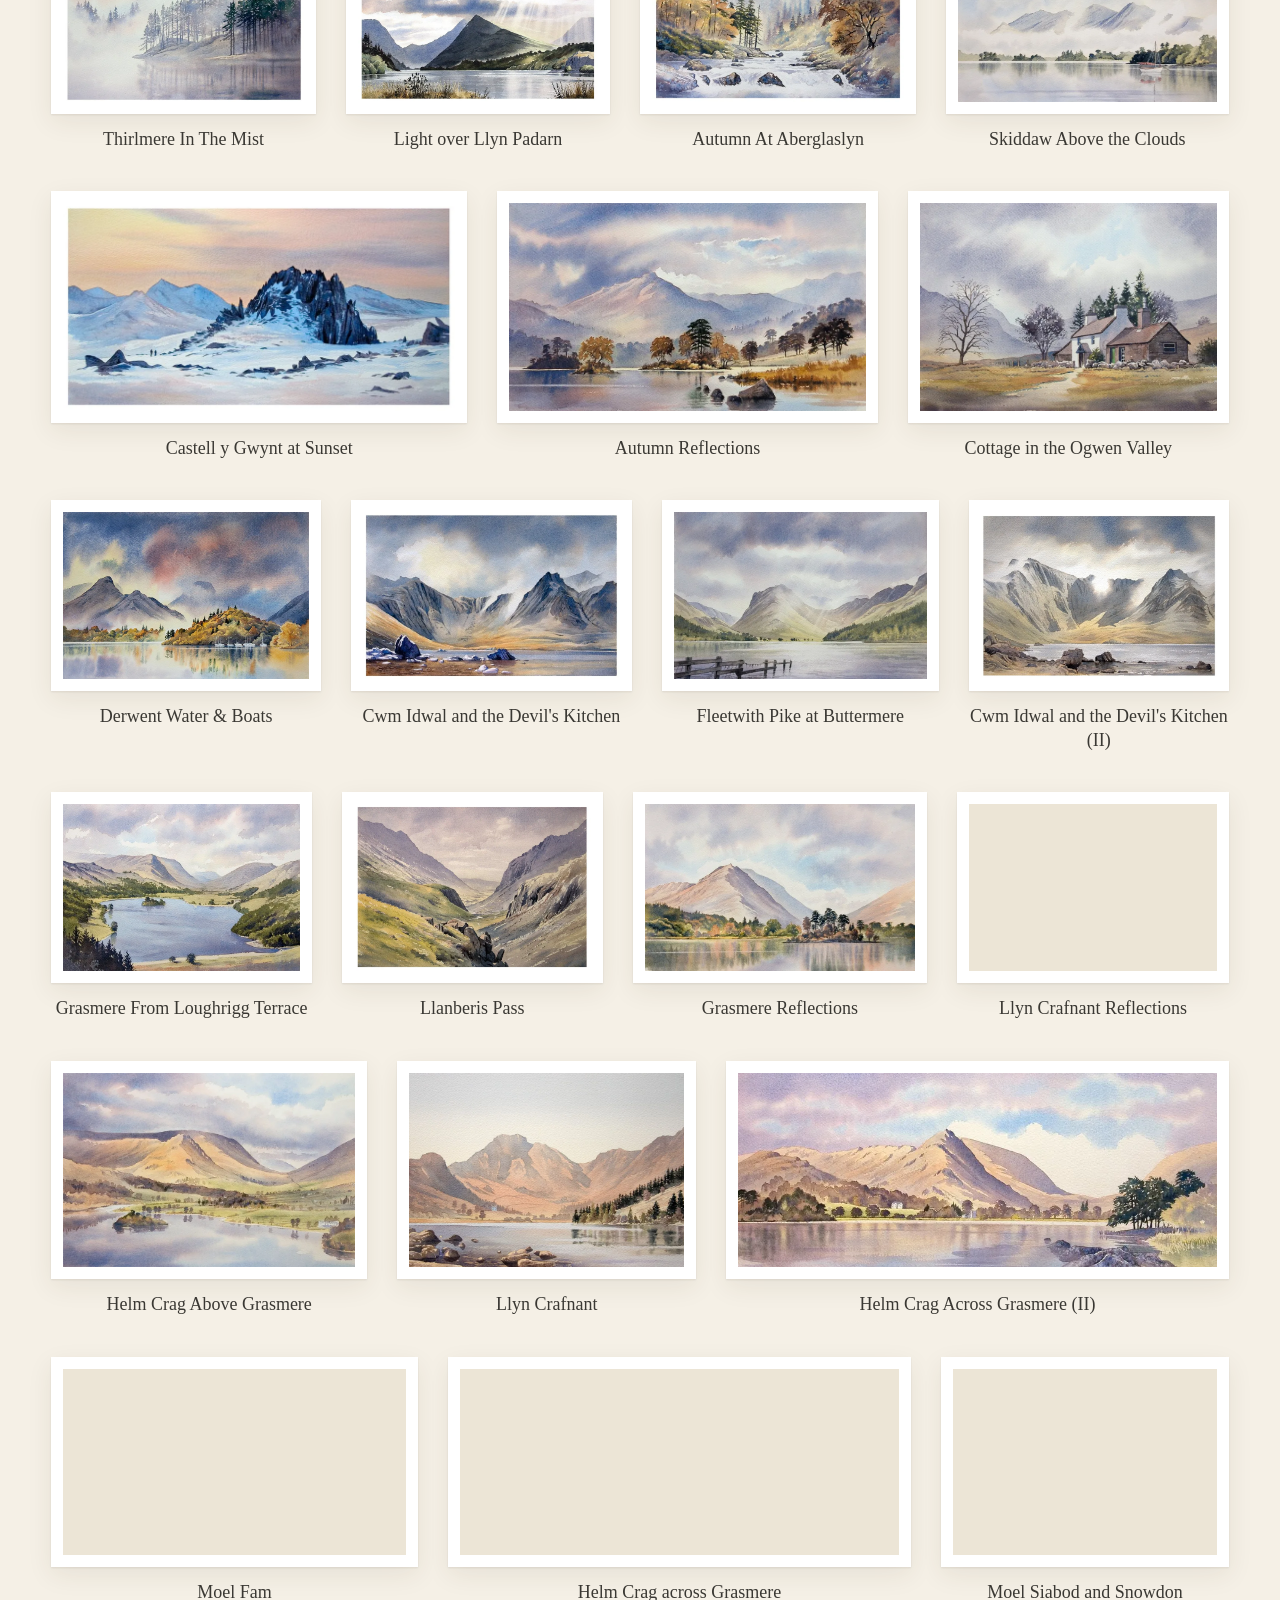
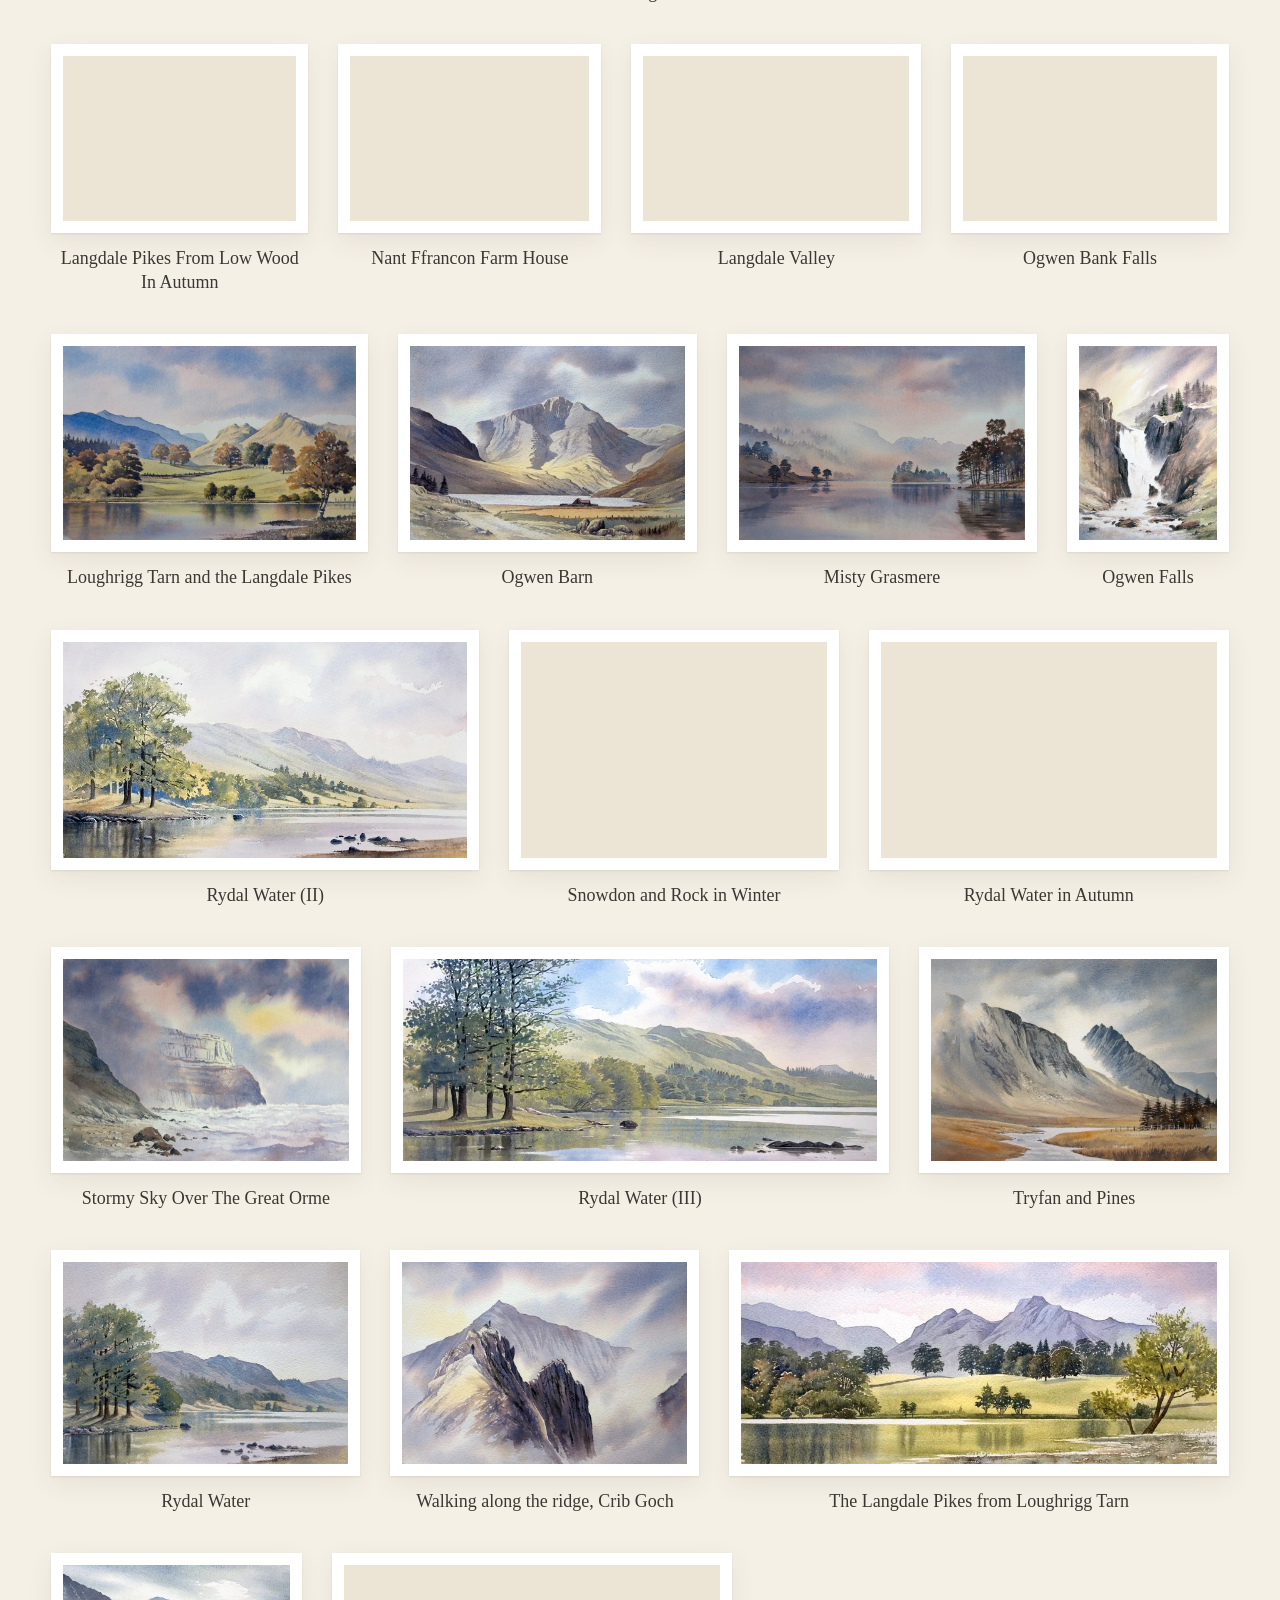
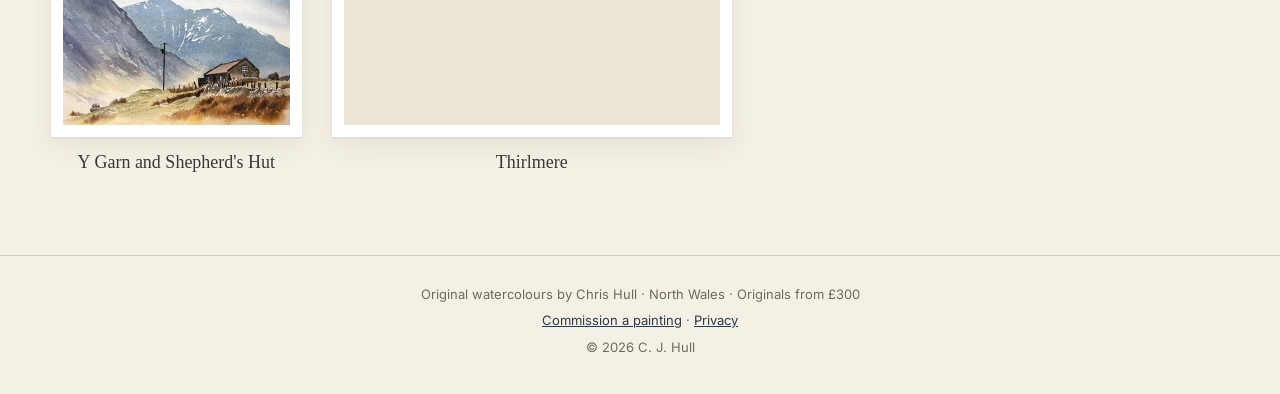
==== commit cf815f84: "Step 4: responsive images, SEO, favicon, privacy page, accessibility - WebP + 800px variants via scr" ====
--- a/index.html
+++ b/index.html
@@ -5,6 +5,23 @@
 <meta name="viewport" content="width=device-width, initial-scale=1">
 <title>C. J. Hull – Original Watercolour Paintings of Snowdonia &amp; the Lake District</title>
 <meta name="description" content="Original, one-of-a-kind watercolour paintings by North Wales artist Chris Hull. Browse past work from Snowdonia, the Lake District and Scotland, and commission a scene you love.">
+<link rel="canonical" href="https://www.chrishull.co.uk/">
+<meta property="og:type" content="website">
+<meta property="og:site_name" content="C. J. Hull Watercolours">
+<meta property="og:locale" content="en_GB">
+<meta property="og:title" content="C. J. Hull – Original Watercolour Paintings of Snowdonia &amp; the Lake District">
+<meta property="og:description" content="Original, one-of-a-kind watercolour paintings by North Wales artist Chris Hull. Browse past work from Snowdonia, the Lake District and Scotland, and commission a scene you love.">
+<meta property="og:url" content="https://www.chrishull.co.uk/">
+<meta property="og:image" content="https://www.chrishull.co.uk/assets/og-image.jpg">
+<meta property="og:image:width" content="1200">
+<meta property="og:image:height" content="630">
+<meta property="og:image:alt" content="C. J. Hull, original watercolour paintings, beside a framed watercolour of Llyn Ogwen and Y Garn">
+<meta name="twitter:card" content="summary_large_image">
+<meta name="theme-color" content="#f5f0e6">
+<link rel="icon" href="favicon.ico" sizes="48x48">
+<link rel="icon" href="assets/icons/favicon.svg" type="image/svg+xml">
+<link rel="apple-touch-icon" href="assets/icons/apple-touch-icon.png">
+<script type="application/ld+json">{"@context": "https://schema.org", "@type": "Person", "name": "Chris Hull", "alternateName": "C. J. Hull", "jobTitle": "Watercolour artist", "url": "https://www.chrishull.co.uk/", "image": "https://www.chrishull.co.uk/profile/chris-sketching-in-the-snow.jpg", "description": "Watercolour artist based in North Wales, on the edge of Snowdonia National Park, painting original landscapes and commissions.", "address": {"@type": "PostalAddress", "addressRegion": "North Wales", "addressCountry": "GB"}, "award": "Welsh Regional Final winner and grand finalist, Channel 4's Watercolour Challenge"}</script>
 <link rel="preload" href="assets/fonts/cormorant-garamond-latin-600-normal.woff2" as="font" type="font/woff2" crossorigin>
 <link rel="preload" href="assets/fonts/inter-latin-400-normal.woff2" as="font" type="font/woff2" crossorigin>
 <link rel="stylesheet" href="assets/css/site.css">
@@ -47,7 +64,7 @@
 <dialog class="lightbox" id="lightbox" aria-labelledby="lb-title">
   <p class="lb-count" id="lb-count"></p>
   <div class="lb-stage" id="lb-stage">
-    <div class="frame"><img class="lb-img" id="lb-img" alt=""></div>
+    <div class="frame"><picture><source id="lb-webp" type="image/webp"><img class="lb-img" id="lb-img" alt=""></picture></div>
   </div>
   <div class="lb-info">
     <h2 class="lb-title" id="lb-title"></h2>
@@ -67,7 +84,7 @@
 
 <footer class="site-footer">
   <p>Original watercolours by Chris Hull · North Wales · Originals from £300</p>
-  <p><a href="commissions.html">Commission a painting</a></p>
+  <p><a href="commissions.html">Commission a painting</a> · <a href="privacy.html">Privacy</a></p>
   <p>© <span id="year">2026</span> C. J. Hull</p>
 </footer>
 
--- a/assets/css/site.css
+++ b/assets/css/site.css
@@ -90,6 +90,7 @@
 /* ---------- Mounted-print frame (reusable) ---------- */
 .frame{background:var(--frame);padding:clamp(8px,1vw,12px);box-shadow:var(--shadow)}
 .frame img{width:100%;height:auto}
+.frame picture{display:block}
 
 /* ---------- Buttons / pills ---------- */
 .btn{
@@ -116,7 +117,7 @@
 }
 .filters button:hover{border-color:var(--ink);color:var(--ink)}
 .filters button[aria-pressed="true"]{background:var(--ink);border-color:var(--ink);color:var(--paper)}
-.filters .count{opacity:.6;margin-left:4px}
+.filters .count{margin-left:4px}
 
 /* ---------- Justified gallery ----------
    Each tile's flex-basis and flex-grow are proportional to the painting's aspect ratio (--r),
@@ -262,3 +263,9 @@
 .form-success h2{margin-bottom:8px}
 .form-success p{color:var(--muted)}
 .form-success button{margin-top:18px}
+
+/* Privacy / long-form text */
+.policy{max-width:680px;margin:0 auto}
+.policy h2{font-size:26px;margin:40px 0 10px}
+.policy h2:first-child{margin-top:0}
+.policy .small{margin-top:40px}
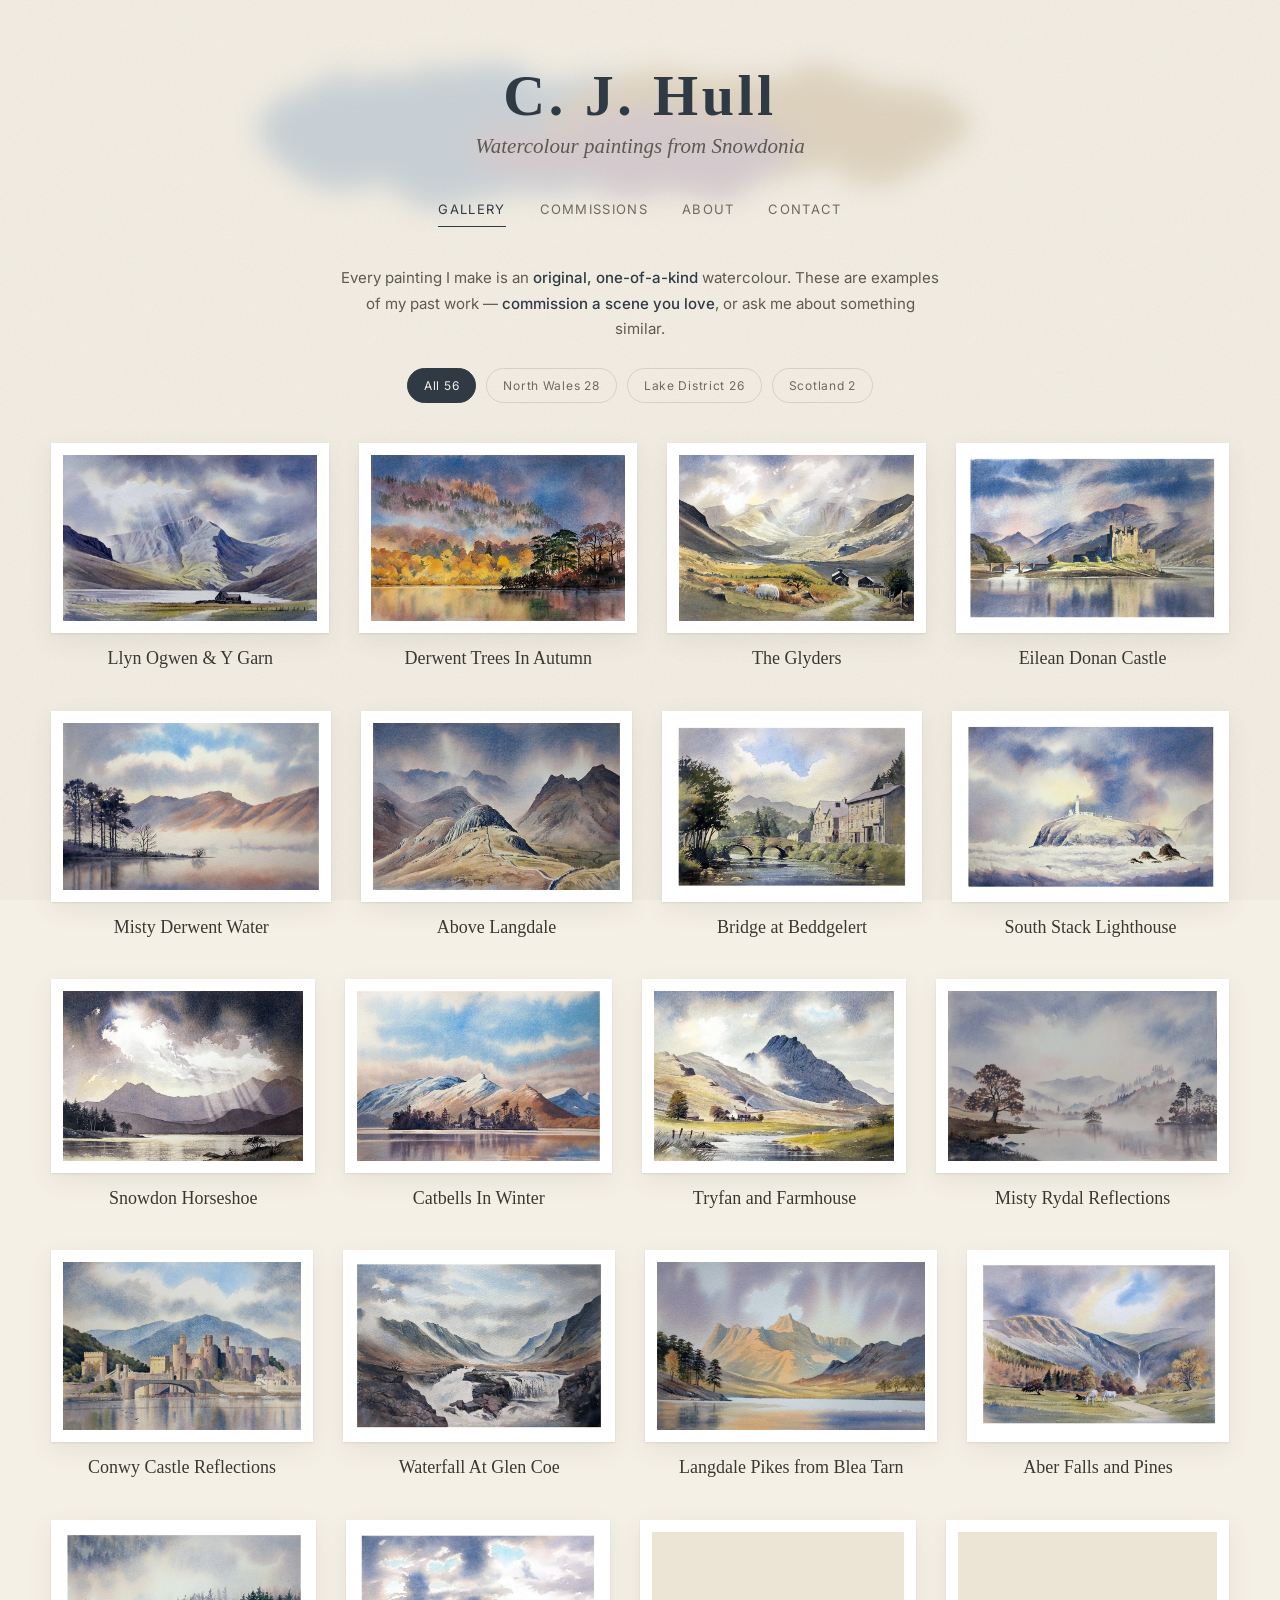
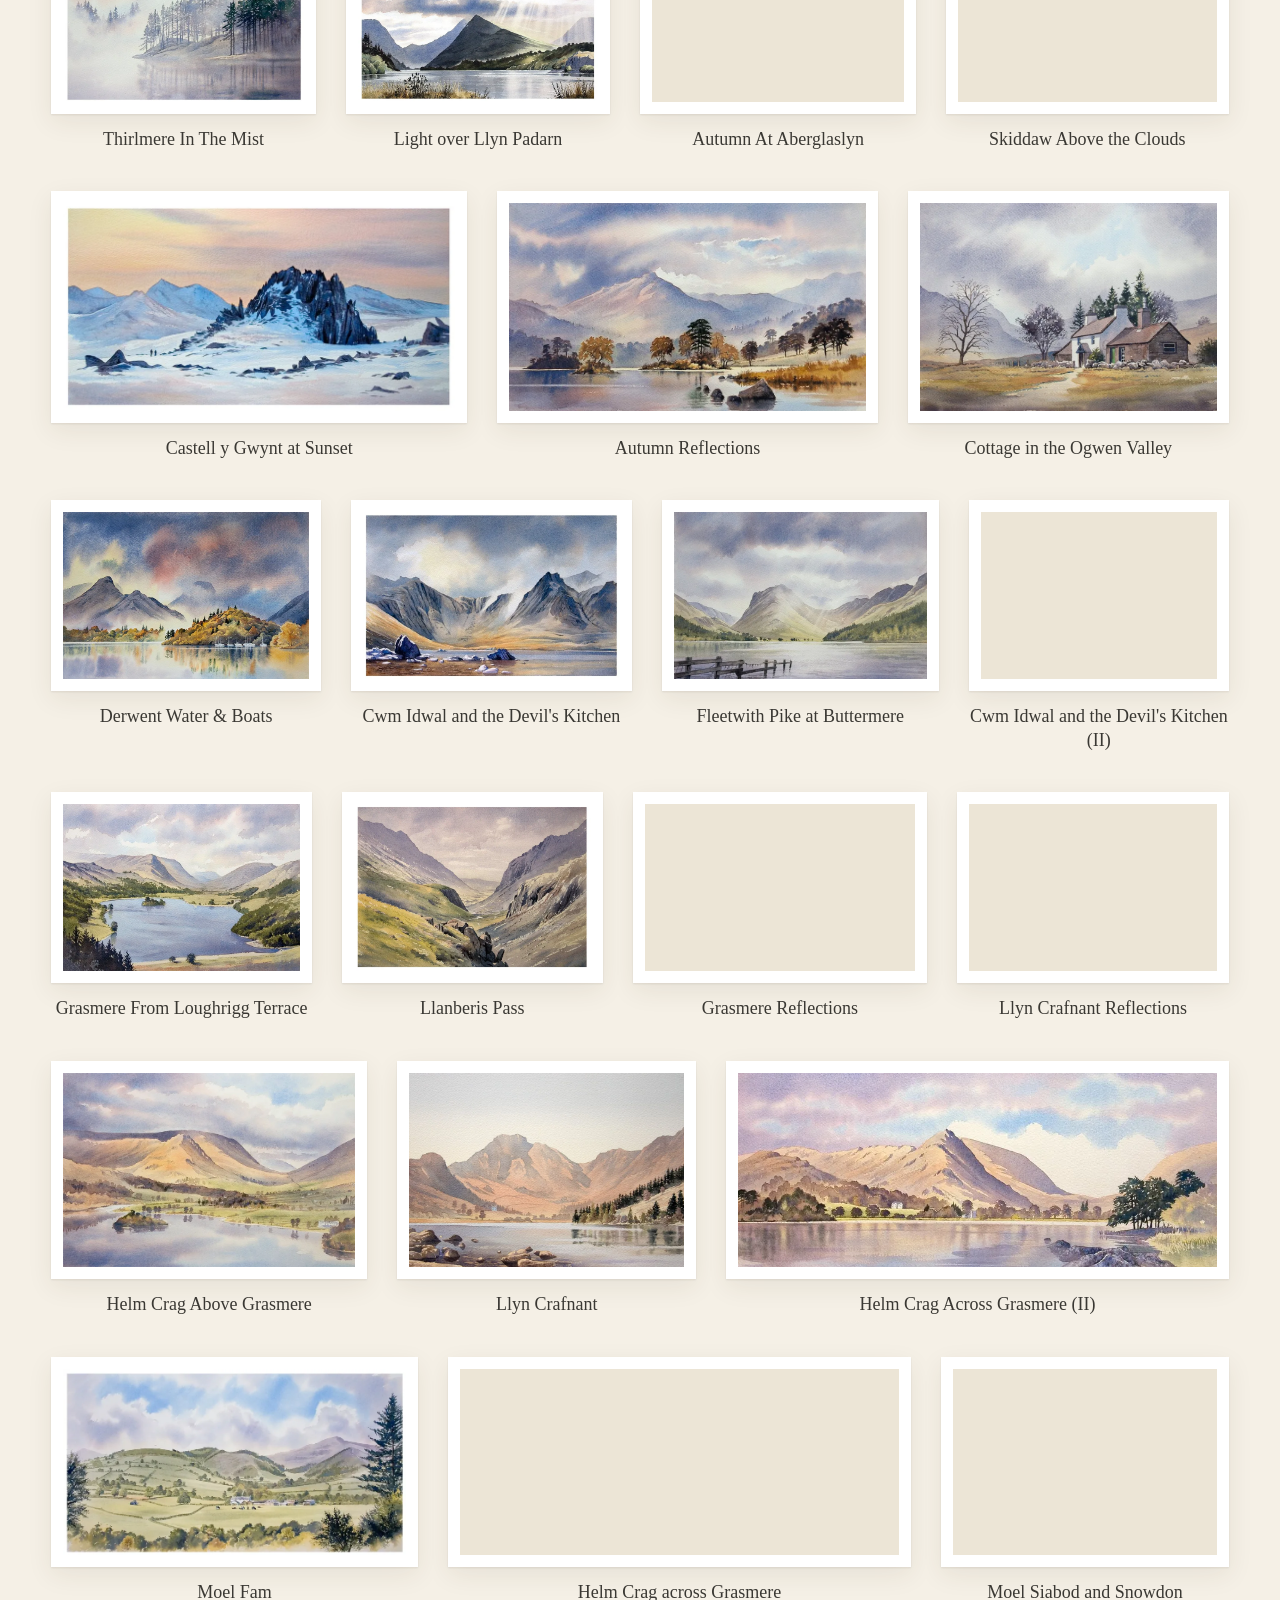
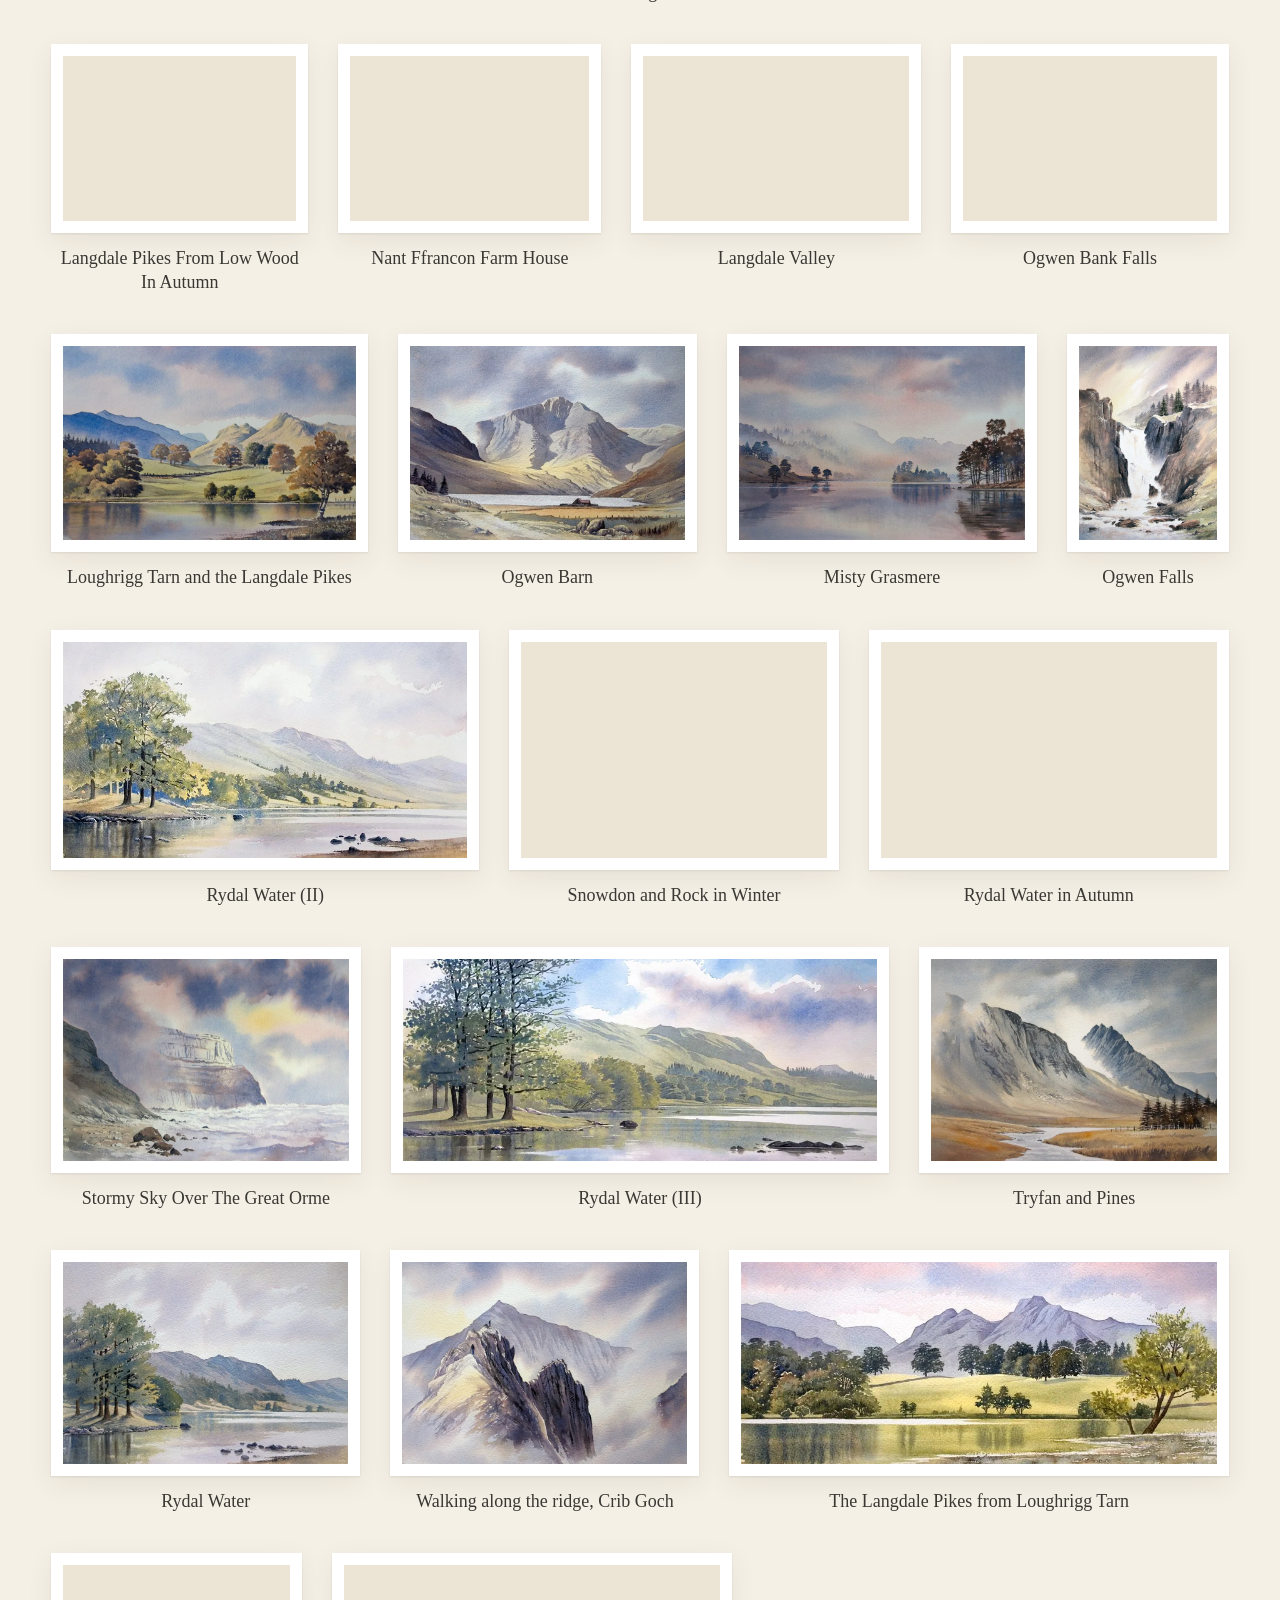
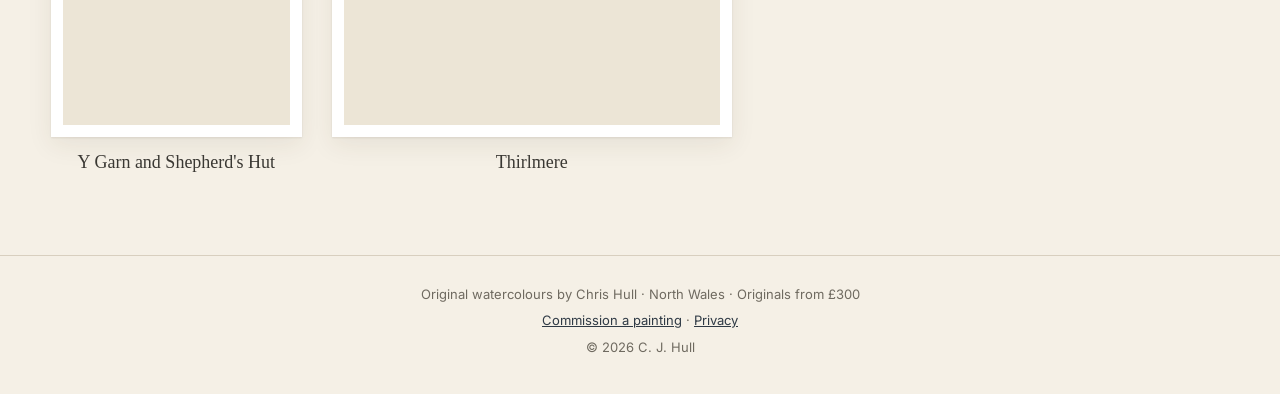
==== commit 185bc970: "Use Jacob's ink-splat artwork for the favicon Replaces the generated splat. scripts/make-favicons.py" ====
--- a/index.html
+++ b/index.html
@@ -19,7 +19,7 @@
 <meta name="twitter:card" content="summary_large_image">
 <meta name="theme-color" content="#f5f0e6">
 <link rel="icon" href="favicon.ico" sizes="48x48">
-<link rel="icon" href="assets/icons/favicon.svg" type="image/svg+xml">
+<link rel="icon" href="assets/icons/favicon-192.png" type="image/png" sizes="192x192">
 <link rel="apple-touch-icon" href="assets/icons/apple-touch-icon.png">
 <script type="application/ld+json">{"@context": "https://schema.org", "@type": "Person", "name": "Chris Hull", "alternateName": "C. J. Hull", "jobTitle": "Watercolour artist", "url": "https://www.chrishull.co.uk/", "image": "https://www.chrishull.co.uk/profile/chris-sketching-in-the-snow.jpg", "description": "Watercolour artist based in North Wales, on the edge of Snowdonia National Park, painting original landscapes and commissions.", "address": {"@type": "PostalAddress", "addressRegion": "North Wales", "addressCountry": "GB"}, "award": "Welsh Regional Final winner and grand finalist, Channel 4's Watercolour Challenge"}</script>
 <link rel="preload" href="assets/fonts/cormorant-garamond-latin-600-normal.woff2" as="font" type="font/woff2" crossorigin>
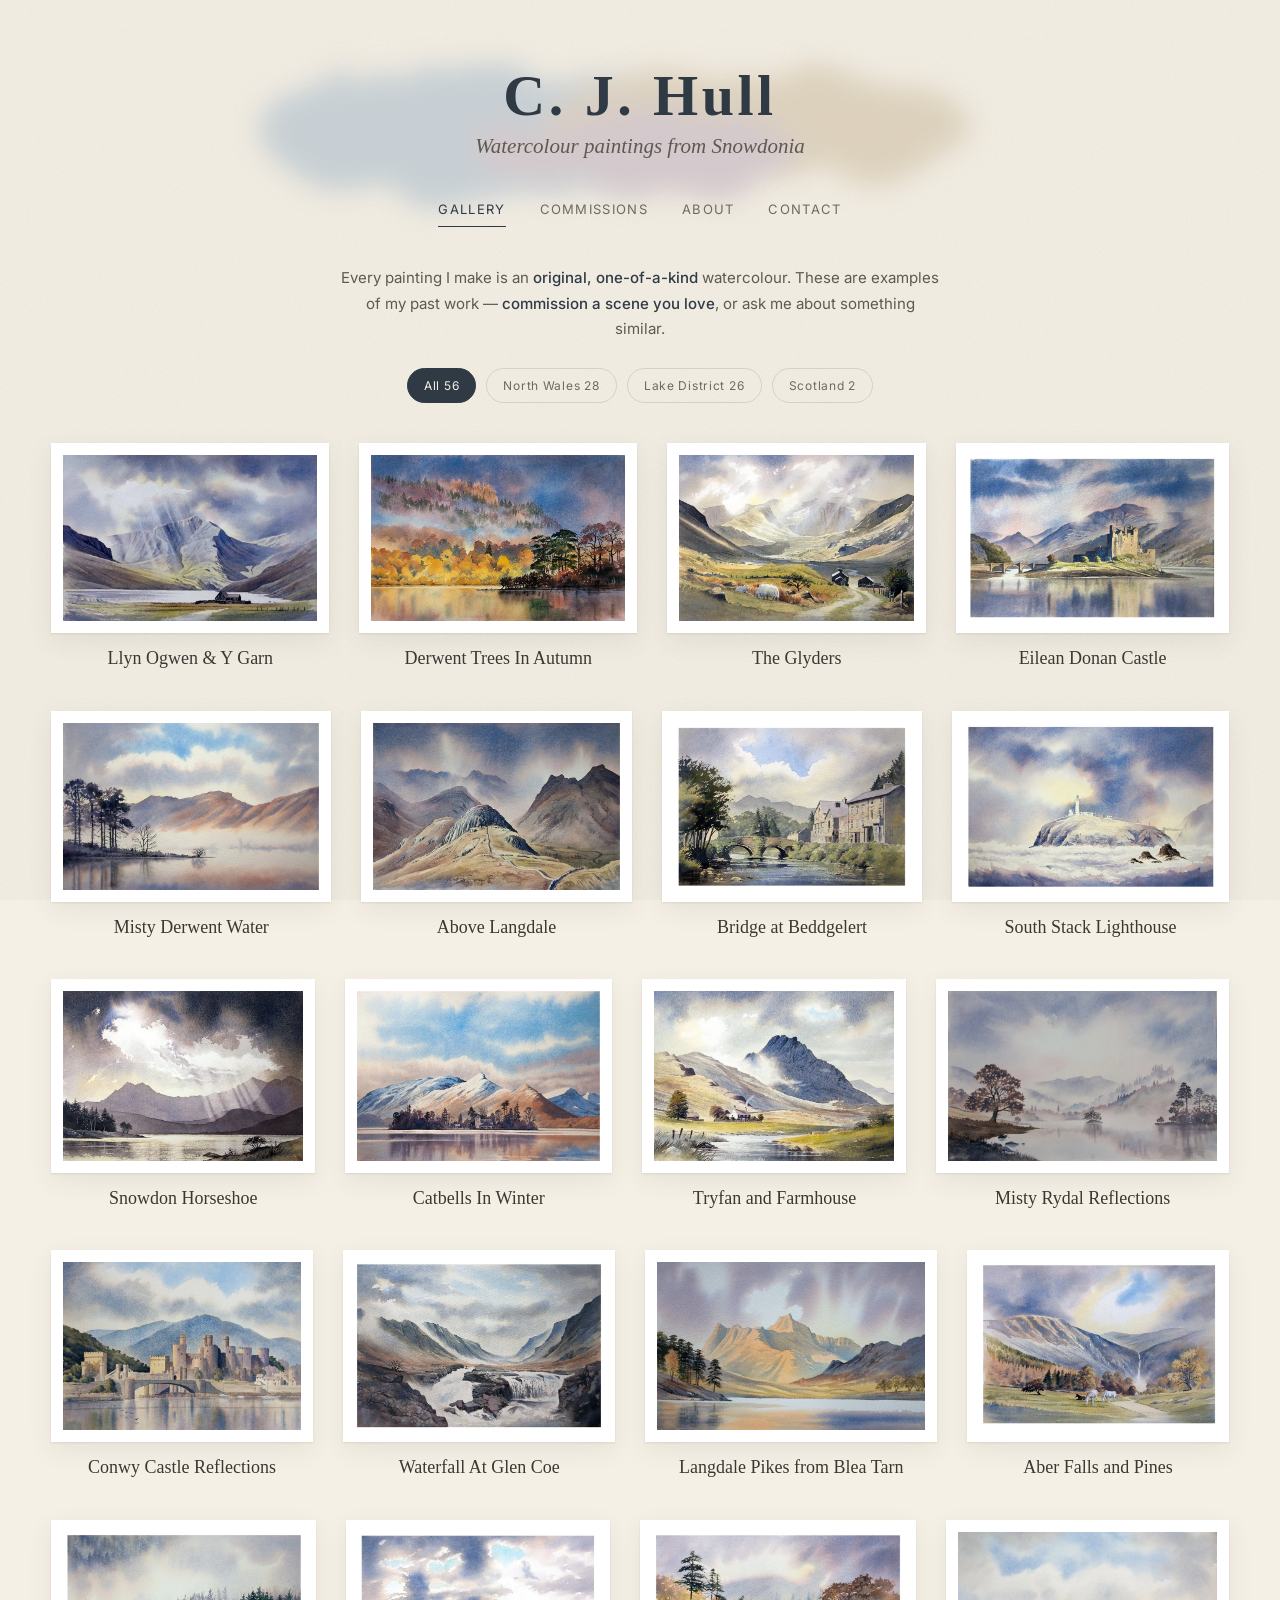
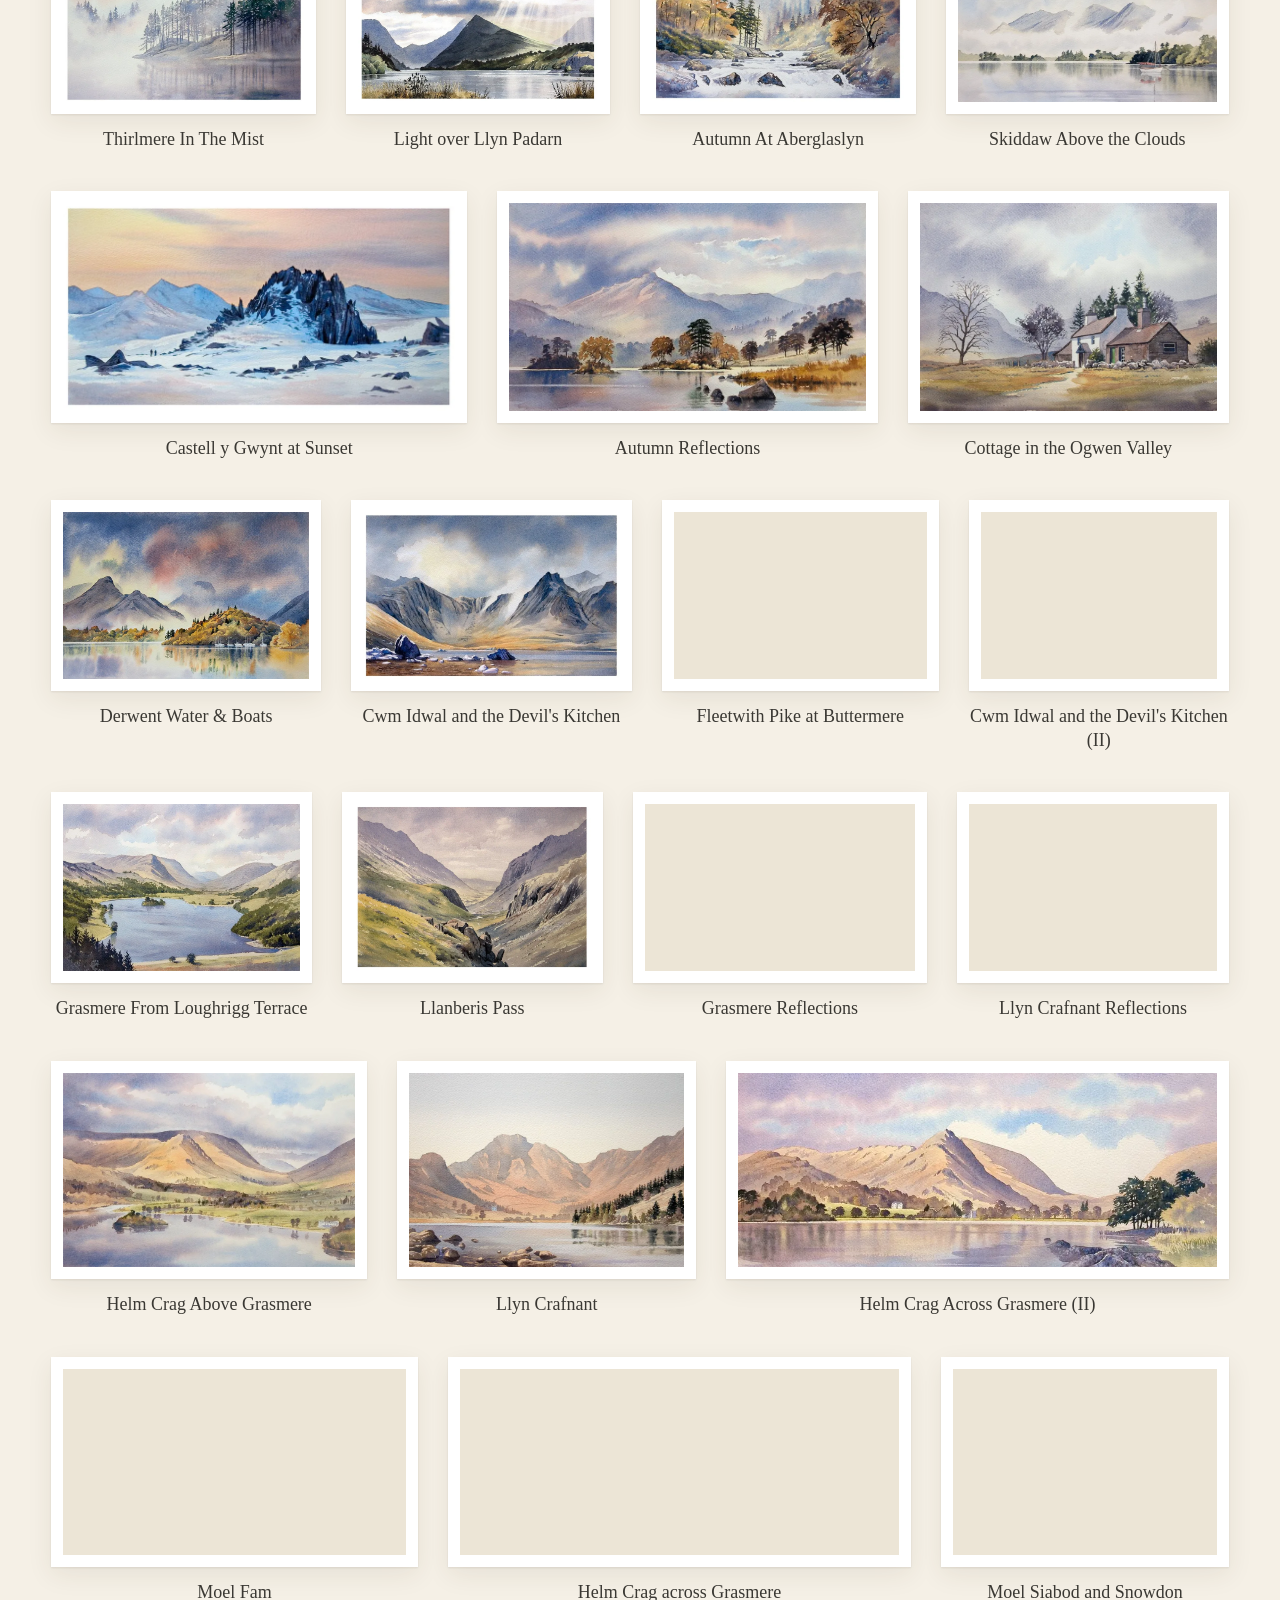
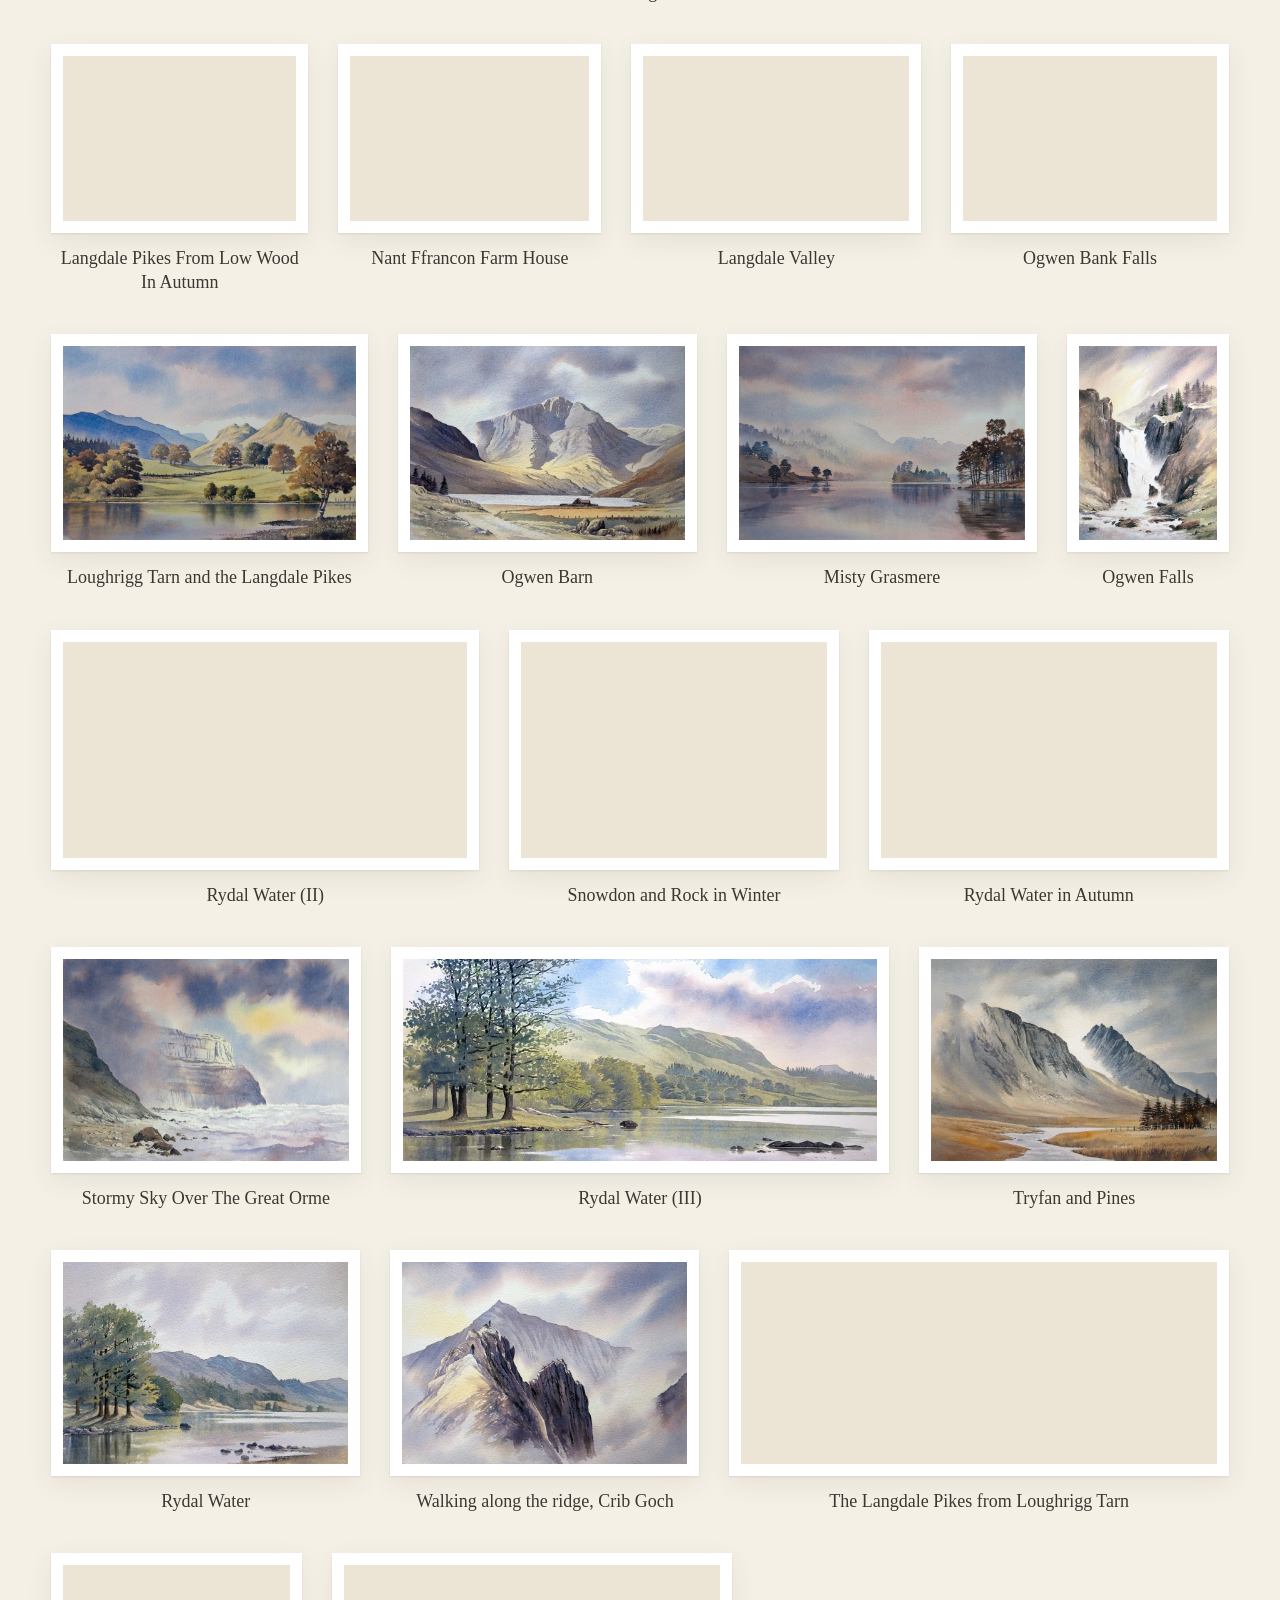
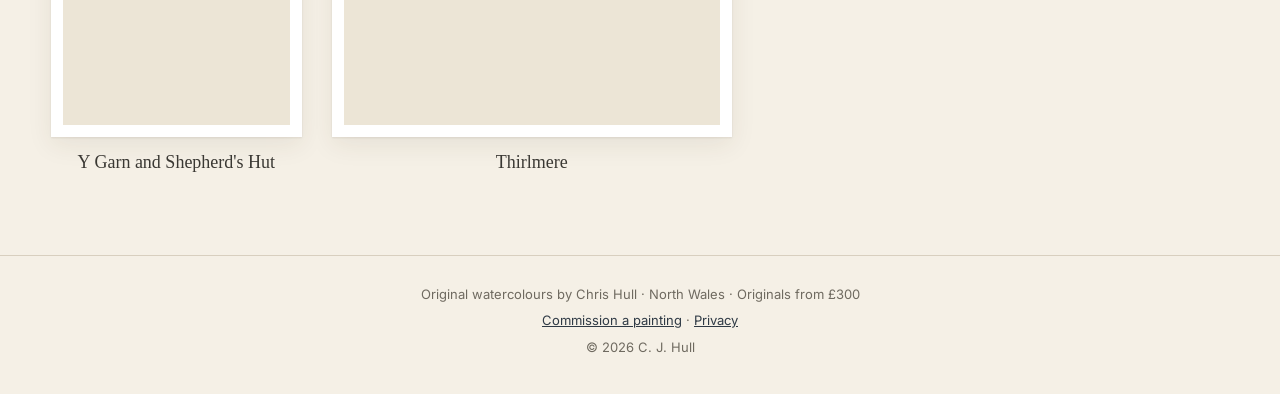
==== commit 9b4c8a08: "Show a light ink splat favicon in dark mode favicon.svg embeds the black splat and a paper-coloured " ====
--- a/index.html
+++ b/index.html
@@ -18,8 +18,8 @@
 <meta property="og:image:alt" content="C. J. Hull, original watercolour paintings, beside a framed watercolour of Llyn Ogwen and Y Garn">
 <meta name="twitter:card" content="summary_large_image">
 <meta name="theme-color" content="#f5f0e6">
-<link rel="icon" href="favicon.ico" sizes="48x48">
-<link rel="icon" href="assets/icons/favicon-192.png" type="image/png" sizes="192x192">
+<link rel="icon" href="favicon.ico" sizes="32x32">
+<link rel="icon" href="assets/icons/favicon.svg" type="image/svg+xml">
 <link rel="apple-touch-icon" href="assets/icons/apple-touch-icon.png">
 <script type="application/ld+json">{"@context": "https://schema.org", "@type": "Person", "name": "Chris Hull", "alternateName": "C. J. Hull", "jobTitle": "Watercolour artist", "url": "https://www.chrishull.co.uk/", "image": "https://www.chrishull.co.uk/profile/chris-sketching-in-the-snow.jpg", "description": "Watercolour artist based in North Wales, on the edge of Snowdonia National Park, painting original landscapes and commissions.", "address": {"@type": "PostalAddress", "addressRegion": "North Wales", "addressCountry": "GB"}, "award": "Welsh Regional Final winner and grand finalist, Channel 4's Watercolour Challenge"}</script>
 <link rel="preload" href="assets/fonts/cormorant-garamond-latin-600-normal.woff2" as="font" type="font/woff2" crossorigin>
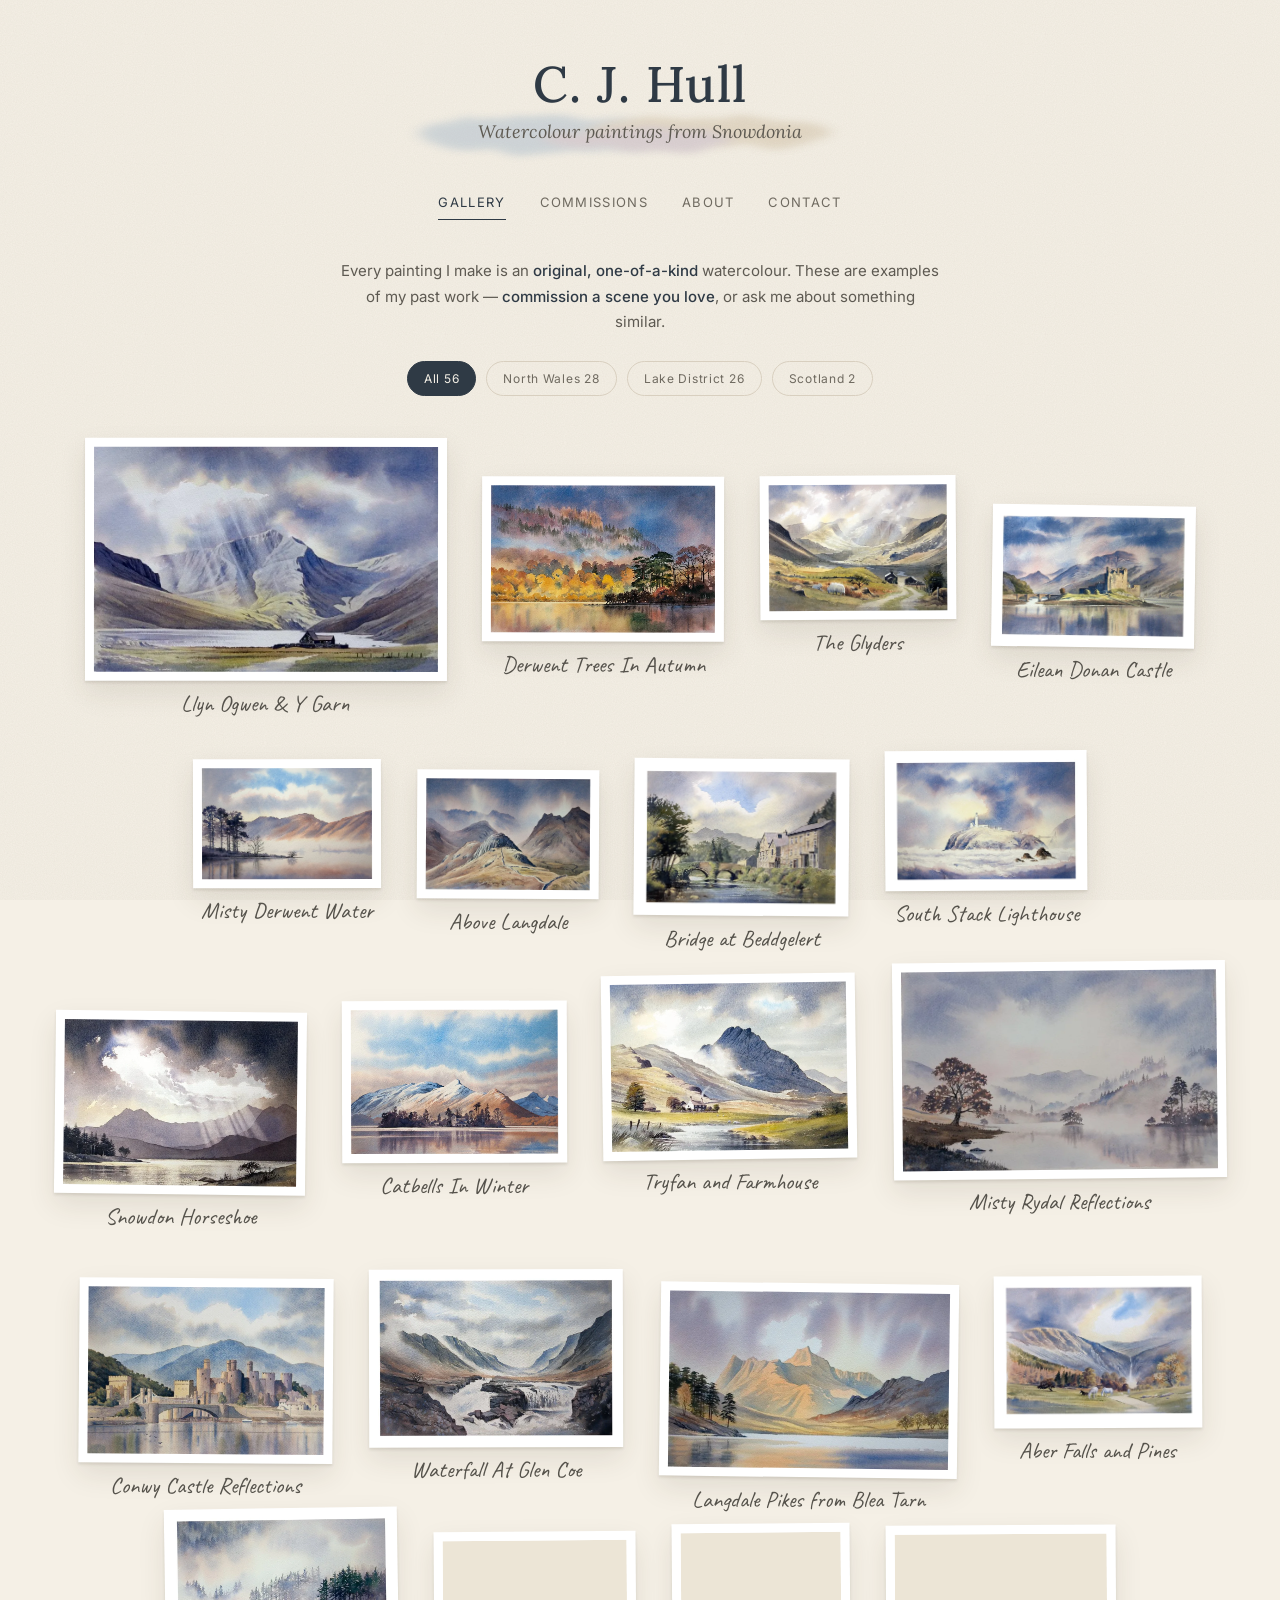
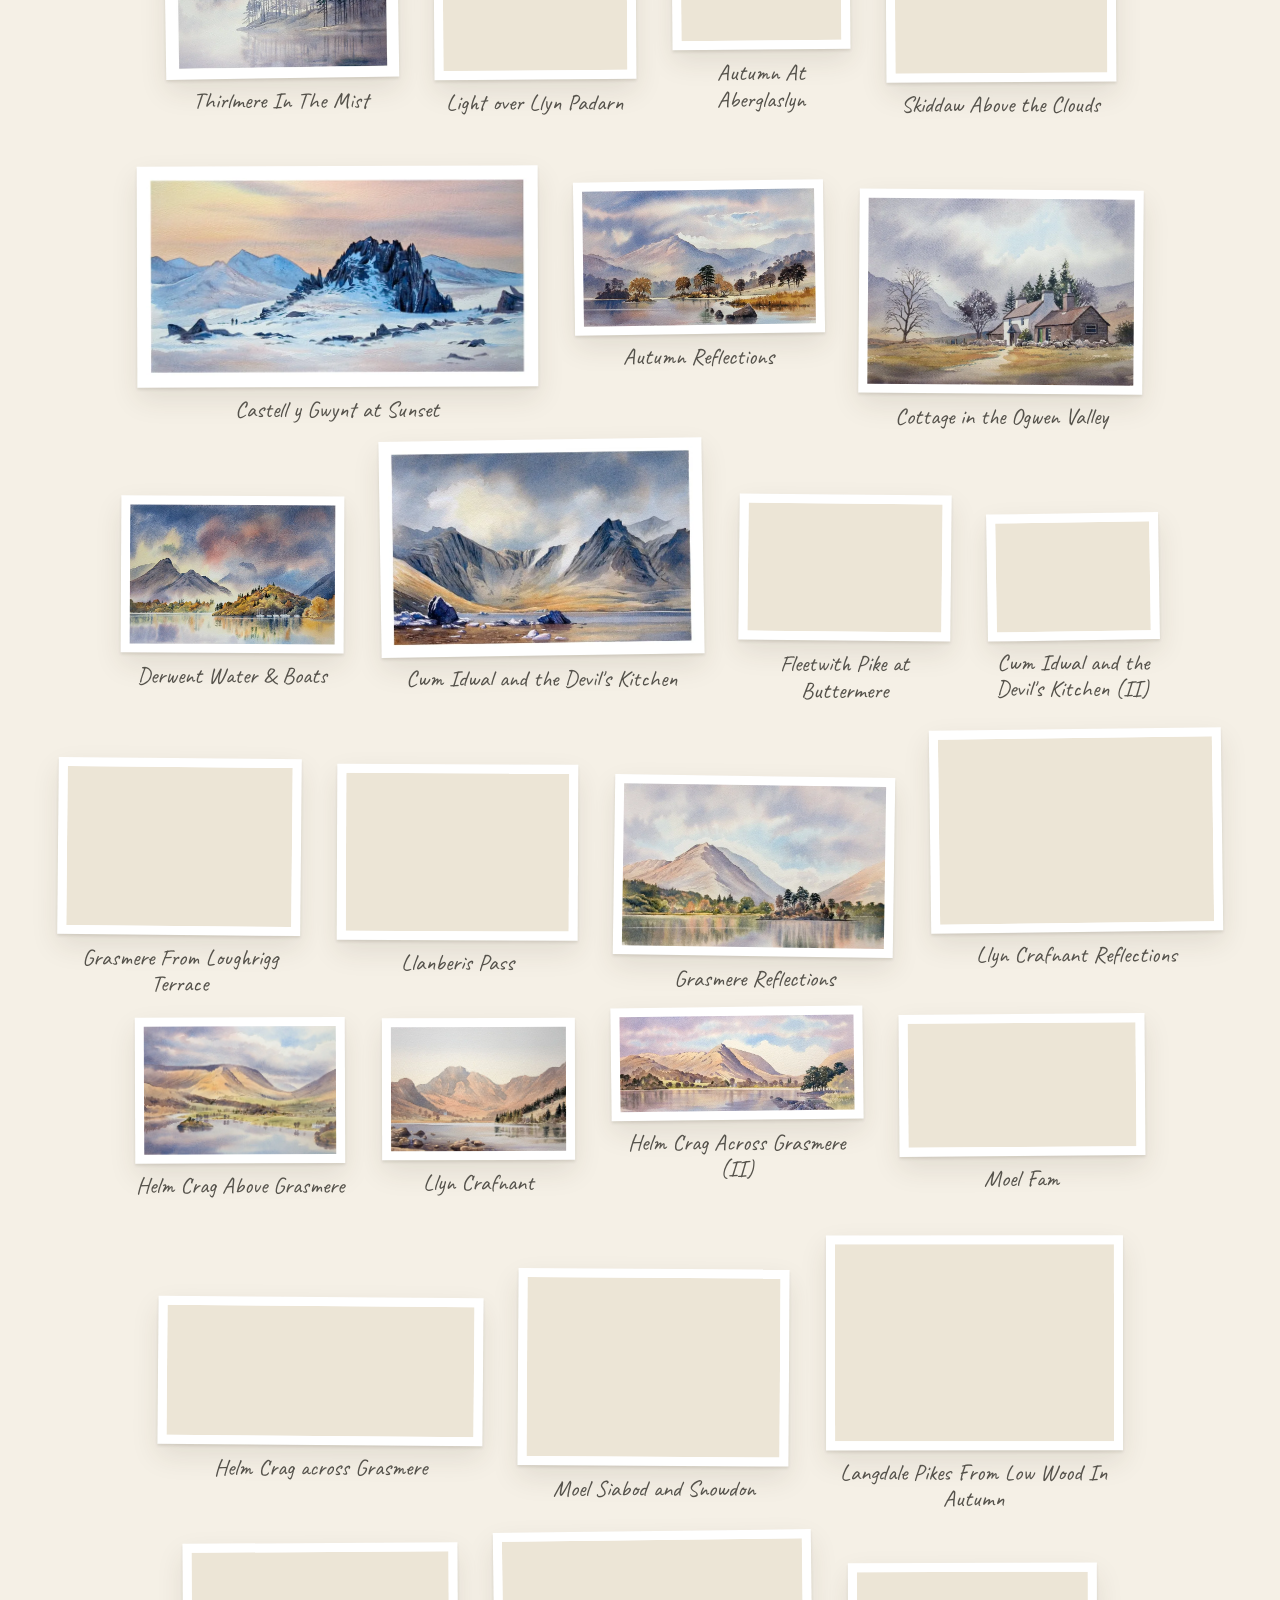
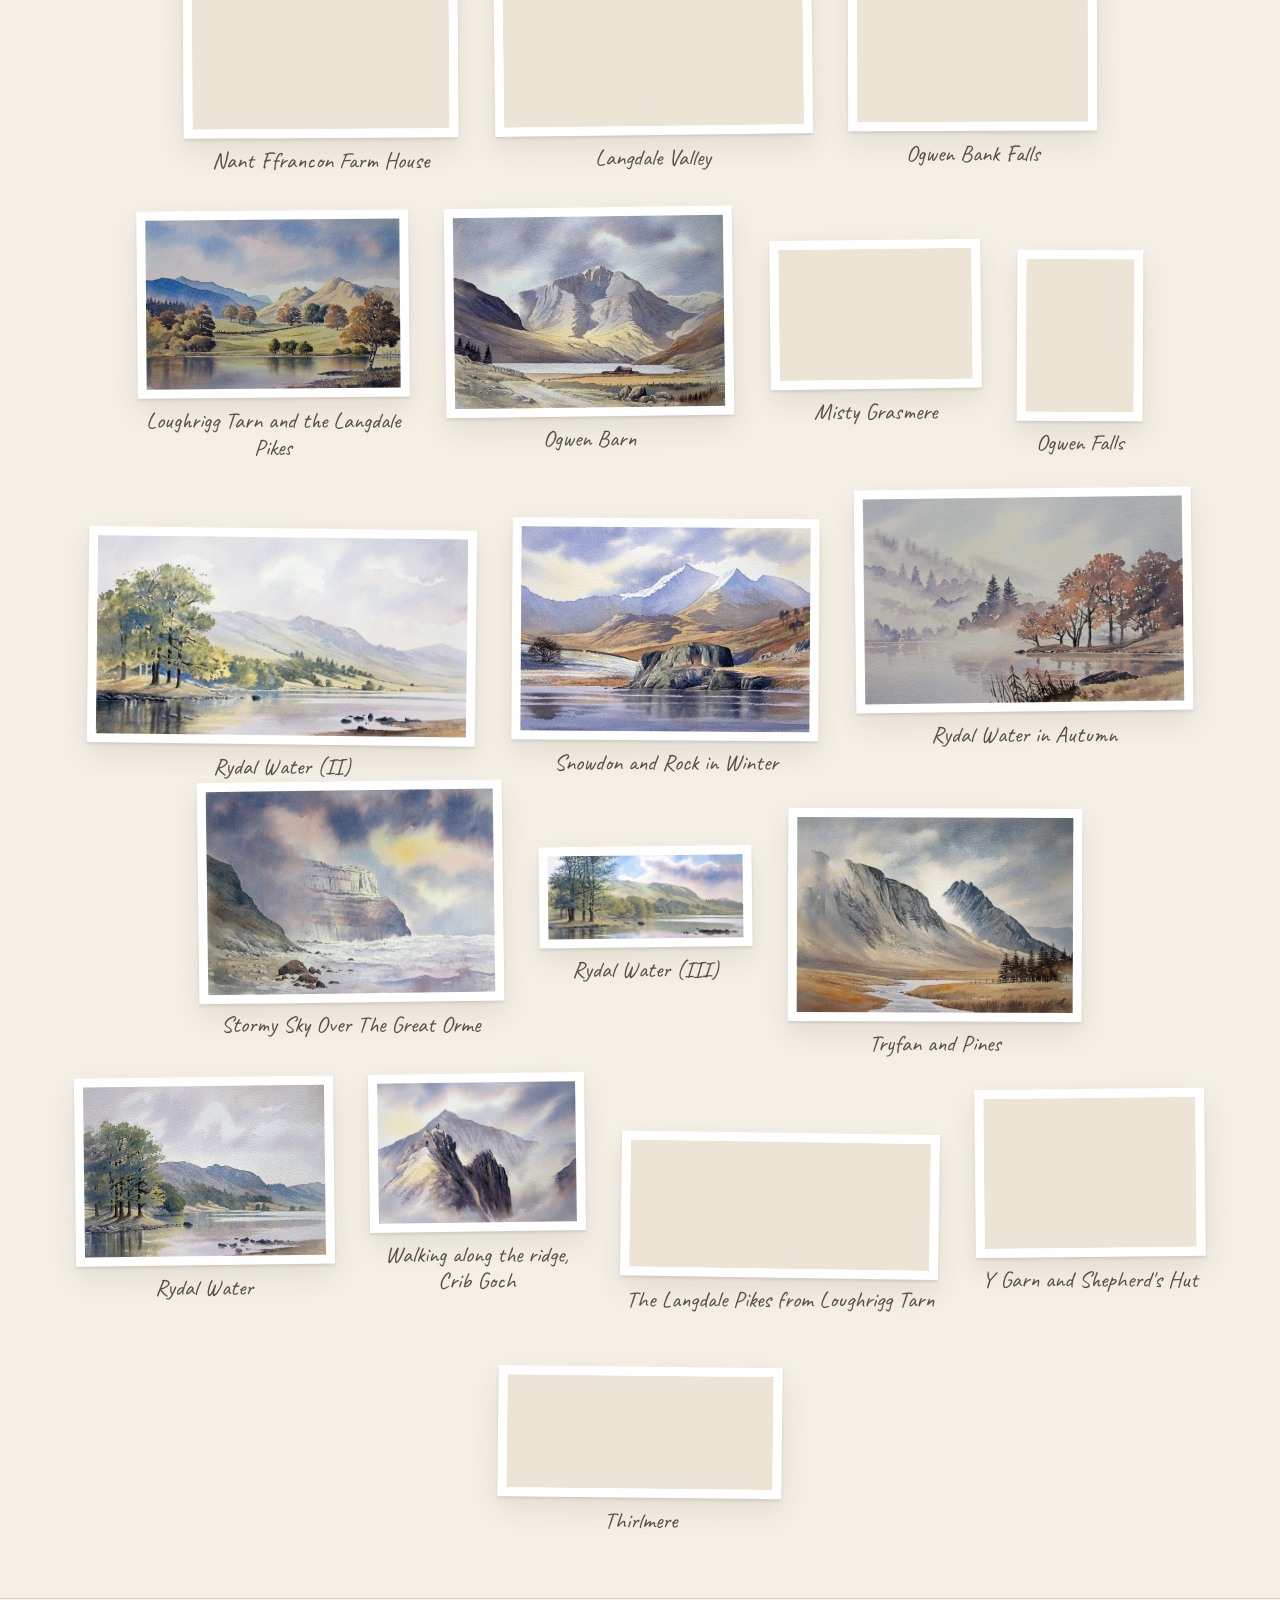
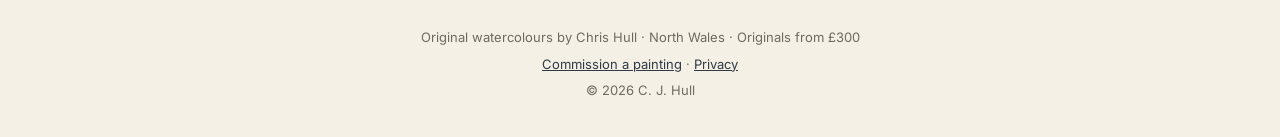
==== commit 3c98edcc: "Design refresh: Lora, slim wash, salon-hang gallery, handwritten titles - Lora replaces Cormorant Ga" ====
--- a/index.html
+++ b/index.html
@@ -22,7 +22,7 @@
 <link rel="icon" href="assets/icons/favicon.svg" type="image/svg+xml">
 <link rel="apple-touch-icon" href="assets/icons/apple-touch-icon.png">
 <script type="application/ld+json">{"@context": "https://schema.org", "@type": "Person", "name": "Chris Hull", "alternateName": "C. J. Hull", "jobTitle": "Watercolour artist", "url": "https://www.chrishull.co.uk/", "image": "https://www.chrishull.co.uk/profile/chris-sketching-in-the-snow.jpg", "description": "Watercolour artist based in North Wales, on the edge of Snowdonia National Park, painting original landscapes and commissions.", "address": {"@type": "PostalAddress", "addressRegion": "North Wales", "addressCountry": "GB"}, "award": "Welsh Regional Final winner and grand finalist, Channel 4's Watercolour Challenge"}</script>
-<link rel="preload" href="assets/fonts/cormorant-garamond-latin-600-normal.woff2" as="font" type="font/woff2" crossorigin>
+<link rel="preload" href="assets/fonts/lora-latin-500-normal.woff2" as="font" type="font/woff2" crossorigin>
 <link rel="preload" href="assets/fonts/inter-latin-400-normal.woff2" as="font" type="font/woff2" crossorigin>
 <link rel="stylesheet" href="assets/css/site.css">
 </head>
@@ -30,12 +30,14 @@
 <a class="skip-link" href="#main">Skip to paintings</a>
 
 <header class="site-header">
-  <svg class="wash" viewBox="0 0 900 260" preserveAspectRatio="none" aria-hidden="true" focusable="false">
-    <defs><filter id="wash-blur" x="-20%" y="-40%" width="140%" height="180%"><feTurbulence type="fractalNoise" baseFrequency=".012" numOctaves="3" seed="4"/><feDisplacementMap in="SourceGraphic" scale="60"/><feGaussianBlur stdDeviation="14"/></filter></defs>
-    <g filter="url(#wash-blur)" opacity=".5"><ellipse cx="330" cy="130" rx="260" ry="70" fill="#9fb4c7"/><ellipse cx="560" cy="120" rx="220" ry="60" fill="#c9b79a"/><ellipse cx="450" cy="150" rx="160" ry="40" fill="#b8a7b8"/></g>
-  </svg>
-  <a class="mark" href="./">C. J. Hull</a>
-  <p class="tagline">Watercolour paintings from Snowdonia</p>
+  <div class="brand">
+    <a class="mark" href="./">C. J. Hull</a>
+    <p class="tagline">Watercolour paintings from Snowdonia</p>
+    <svg class="wash" viewBox="0 0 900 260" preserveAspectRatio="none" aria-hidden="true" focusable="false">
+      <defs><filter id="wash-blur" x="-20%" y="-40%" width="140%" height="180%"><feTurbulence type="fractalNoise" baseFrequency=".012" numOctaves="3" seed="4"/><feDisplacementMap in="SourceGraphic" scale="60"/><feGaussianBlur stdDeviation="14"/></filter></defs>
+      <g filter="url(#wash-blur)" opacity=".5"><ellipse cx="330" cy="130" rx="260" ry="70" fill="#9fb4c7"/><ellipse cx="560" cy="120" rx="220" ry="60" fill="#c9b79a"/><ellipse cx="450" cy="150" rx="160" ry="40" fill="#b8a7b8"/></g>
+    </svg>
+  </div>
   <nav class="site-nav" aria-label="Main">
     <ul>
       <li><a href="./" aria-current="page">Gallery</a></li>
--- a/assets/css/site.css
+++ b/assets/css/site.css
@@ -2,10 +2,12 @@
    Design: "Watercolour Paper" (warm paper, soft wash behind the name, mounted-print frames). */
 
 /* ---------- Fonts (self-hosted, latin subset) ---------- */
-@font-face{font-family:"Cormorant Garamond";font-weight:400;font-style:normal;font-display:swap;src:url(../fonts/cormorant-garamond-latin-400-normal.woff2) format("woff2")}
-@font-face{font-family:"Cormorant Garamond";font-weight:400;font-style:italic;font-display:swap;src:url(../fonts/cormorant-garamond-latin-400-italic.woff2) format("woff2")}
-@font-face{font-family:"Cormorant Garamond";font-weight:500;font-style:normal;font-display:swap;src:url(../fonts/cormorant-garamond-latin-500-normal.woff2) format("woff2")}
-@font-face{font-family:"Cormorant Garamond";font-weight:600;font-style:normal;font-display:swap;src:url(../fonts/cormorant-garamond-latin-600-normal.woff2) format("woff2")}
+@font-face{font-family:Lora;font-weight:400;font-style:normal;font-display:swap;src:url(../fonts/lora-latin-400-normal.woff2) format("woff2")}
+@font-face{font-family:Lora;font-weight:400;font-style:italic;font-display:swap;src:url(../fonts/lora-latin-400-italic.woff2) format("woff2")}
+@font-face{font-family:Lora;font-weight:500;font-style:normal;font-display:swap;src:url(../fonts/lora-latin-500-normal.woff2) format("woff2")}
+/* Handwriting for painting titles. Only the face named in --hand is downloaded. */
+@font-face{font-family:Caveat;font-weight:400;font-style:normal;font-display:swap;src:url(../fonts/caveat-latin-400-normal.woff2) format("woff2")}
+@font-face{font-family:"Nothing You Could Do";font-weight:400;font-style:normal;font-display:swap;src:url(../fonts/nothing-you-could-do-latin-400-normal.woff2) format("woff2")}
 @font-face{font-family:Inter;font-weight:400;font-style:normal;font-display:swap;src:url(../fonts/inter-latin-400-normal.woff2) format("woff2")}
 @font-face{font-family:Inter;font-weight:500;font-style:normal;font-display:swap;src:url(../fonts/inter-latin-500-normal.woff2) format("woff2")}
 
@@ -24,7 +26,10 @@
   --wash-blue:#9fb4c7;
   --wash-ochre:#c9b79a;
   --wash-mauve:#b8a7b8;
-  --serif:"Cormorant Garamond",Georgia,"Times New Roman",serif;
+  --serif:Lora,Georgia,"Times New Roman",serif;
+  /* Painting titles. Alternative: "Nothing You Could Do" with --hand-size:17px */
+  --hand:Caveat,"Segoe Print","Bradley Hand",cursive;
+  --hand-size:23px;
   --sans:Inter,system-ui,-apple-system,"Segoe UI",Roboto,sans-serif;
   --gutter:clamp(16px,4vw,60px);
   --maxw:1320px;
@@ -58,21 +63,23 @@
 h1,h2,h3{font-family:var(--serif);font-weight:500;color:var(--ink);line-height:1.2}
 
 /* ---------- Header + wash ---------- */
-.site-header{position:relative;text-align:center;padding:64px var(--gutter) 12px;overflow:hidden}
+.site-header{position:relative;text-align:center;padding:56px var(--gutter) 12px;overflow:hidden}
+.brand{position:relative;display:inline-block;isolation:isolate}
+/* Slim watercolour stroke under the tagline */
 .wash{
-  position:absolute;left:50%;top:10px;transform:translateX(-50%);
-  width:min(900px,130vw);height:250px;z-index:0;pointer-events:none;
-}
-.site-header>*:not(.wash){position:relative}
+  position:absolute;left:50%;bottom:-24px;transform:translateX(-50%);
+  width:min(520px,92vw);height:70px;z-index:-1;pointer-events:none;opacity:.85;
+}
+.brand>*:not(.wash){position:relative}
 .mark{
-  display:inline-block;font-family:var(--serif);font-weight:600;
-  font-size:clamp(40px,8vw,58px);letter-spacing:.06em;line-height:1.1;
+  display:inline-block;font-family:var(--serif);font-weight:500;
+  font-size:clamp(38px,7.5vw,50px);letter-spacing:.03em;line-height:1.15;
   color:var(--ink);text-decoration:none;
 }
-.tagline{font-family:var(--serif);font-style:italic;font-size:clamp(18px,3.2vw,21px);color:var(--muted);margin-top:2px}
+.tagline{font-family:var(--serif);font-style:italic;font-size:clamp(16px,3vw,18px);color:var(--muted);margin-top:4px}
 .site-nav ul{
   list-style:none;padding:0;display:flex;flex-wrap:wrap;justify-content:center;
-  gap:6px clamp(18px,4vw,34px);margin-top:30px;
+  gap:6px clamp(18px,4vw,34px);margin-top:40px;
 }
 .site-nav a{
   display:inline-block;padding:6px 0;font-size:13px;letter-spacing:.1em;text-transform:uppercase;
@@ -119,25 +126,44 @@
 .filters button[aria-pressed="true"]{background:var(--ink);border-color:var(--ink);color:var(--paper)}
 .filters .count{margin-left:4px}
 
-/* ---------- Justified gallery ----------
-   Each tile's flex-basis and flex-grow are proportional to the painting's aspect ratio (--r),
-   so every tile in a row ends up the same height and nothing is ever cropped. */
+/* ---------- Gallery: a "salon hang" ----------
+   Paintings hang like a wall of framed work: centred rows, varied sizes, each a little higher
+   or lower and very slightly off level. gallery.js sets per-painting --h (image height),
+   --dy (vertical offset) and --rot (tilt) from a hash of the file name, so the wall is
+   varied but identical on every visit. Width follows the true aspect ratio (--r): never cropped. */
 .gallery{
-  --row-h:160px;--pad:12px;
-  display:flex;flex-wrap:wrap;gap:40px 30px;padding:0;list-style:none;
-}
-.gallery::after{content:"";flex-grow:1000000} /* stops the last row stretching */
-.tile{flex:var(--r) 1 calc(var(--r) * var(--row-h) + 2 * var(--pad));min-width:0}
+  --pad:9px;--scale:1;
+  display:flex;flex-wrap:wrap;justify-content:center;align-items:center;
+  gap:34px 36px;max-width:1240px;margin:0 auto;padding:0;list-style:none;
+}
+.tile{flex:0 0 auto;width:calc(var(--r) * var(--h) * var(--scale) + 2 * var(--pad));max-width:100%}
 .tile a{display:block;text-decoration:none;color:inherit}
-.tile .frame{padding:var(--pad);transition:box-shadow .25s ease,transform .25s ease}
-.tile a:hover .frame,.tile a:focus-visible .frame{box-shadow:var(--shadow-hover);transform:translateY(-2px)}
+.tile .frame{
+  padding:var(--pad);transform:translateY(var(--dy,0)) rotate(var(--rot,0));
+  box-shadow:0 2px 3px rgba(60,50,30,.12),0 12px 28px rgba(60,50,30,.10);
+  transition:box-shadow .25s ease,transform .25s ease;
+}
+.tile a:hover .frame,.tile a:focus-visible .frame{
+  box-shadow:var(--shadow-hover);transform:translateY(calc(var(--dy,0) - 3px)) rotate(0deg);
+}
 .tile img{aspect-ratio:var(--r);background:var(--paper-deep)}
-.tile figcaption{text-align:center;font-family:var(--serif);font-size:18px;line-height:1.3;margin-top:14px;color:#3a3833}
+/* Handwritten title, as if pencilled on the wall label */
+.tile figcaption{
+  text-align:center;font-family:var(--hand);font-size:var(--hand-size);line-height:1.15;
+  margin-top:10px;color:#55524b;transform:translateY(var(--dy,0));
+}
 .tile[hidden]{display:none}
 .gallery-empty{text-align:center;color:var(--muted)}
-@media (max-width:1100px){.gallery{--row-h:150px;gap:34px 24px}}
-@media (max-width:700px){.gallery{--row-h:140px;--pad:8px;gap:28px 16px}.tile figcaption{font-size:17px;margin-top:10px}}
-@media (prefers-reduced-motion:reduce){.tile .frame{transition:none}.tile a:hover .frame{transform:none}}
+@media (max-width:1100px){.gallery{--scale:.88;gap:30px 28px}}
+/* Phones: one painting per row, staggered left and right */
+@media (max-width:700px){
+  .gallery{--pad:7px;gap:30px 0}
+  .tile{width:84%}
+  .tile[data-side="left"]{margin-right:auto;margin-left:1%}
+  .tile[data-side="right"]{margin-left:auto;margin-right:1%}
+  .tile figcaption{font-size:calc(var(--hand-size) - 2px)}
+}
+@media (prefers-reduced-motion:reduce){.tile .frame{transition:none}}
 
 /* ---------- Lightbox ---------- */
 .lightbox{
@@ -221,7 +247,7 @@
 
 .examples{display:flex;flex-wrap:wrap;gap:24px;justify-content:center}
 .examples figure{flex:var(--r) 1 calc(var(--r) * 140px + 20px);max-width:300px;min-width:0}
-.examples figcaption{text-align:center;font-family:var(--serif);font-size:17px;margin-top:10px;color:#3a3833}
+.examples figcaption{text-align:center;font-family:var(--hand);font-size:calc(var(--hand-size) - 2px);line-height:1.15;margin-top:10px;color:#55524b}
 .examples .frame{padding:10px}
 
 .cta{text-align:center;margin-top:56px}
@@ -230,7 +256,7 @@
 /* About */
 .about{display:grid;grid-template-columns:minmax(0,5fr) minmax(0,6fr);gap:clamp(28px,5vw,56px);align-items:start}
 .about .frame{transform:rotate(-1.2deg)}
-.about figcaption{font-family:var(--serif);font-style:italic;font-size:16px;color:var(--muted);text-align:center;margin-top:14px}
+.about figcaption{font-family:var(--hand);font-size:calc(var(--hand-size) - 2px);line-height:1.15;color:#55524b;text-align:center;margin-top:14px}
 @media (max-width:760px){.about{grid-template-columns:1fr}.about figure{max-width:380px;margin:0 auto}}
 .credentials{
   list-style:none;padding:28px 0;margin:0;border-top:1px solid var(--rule);border-bottom:1px solid var(--rule);
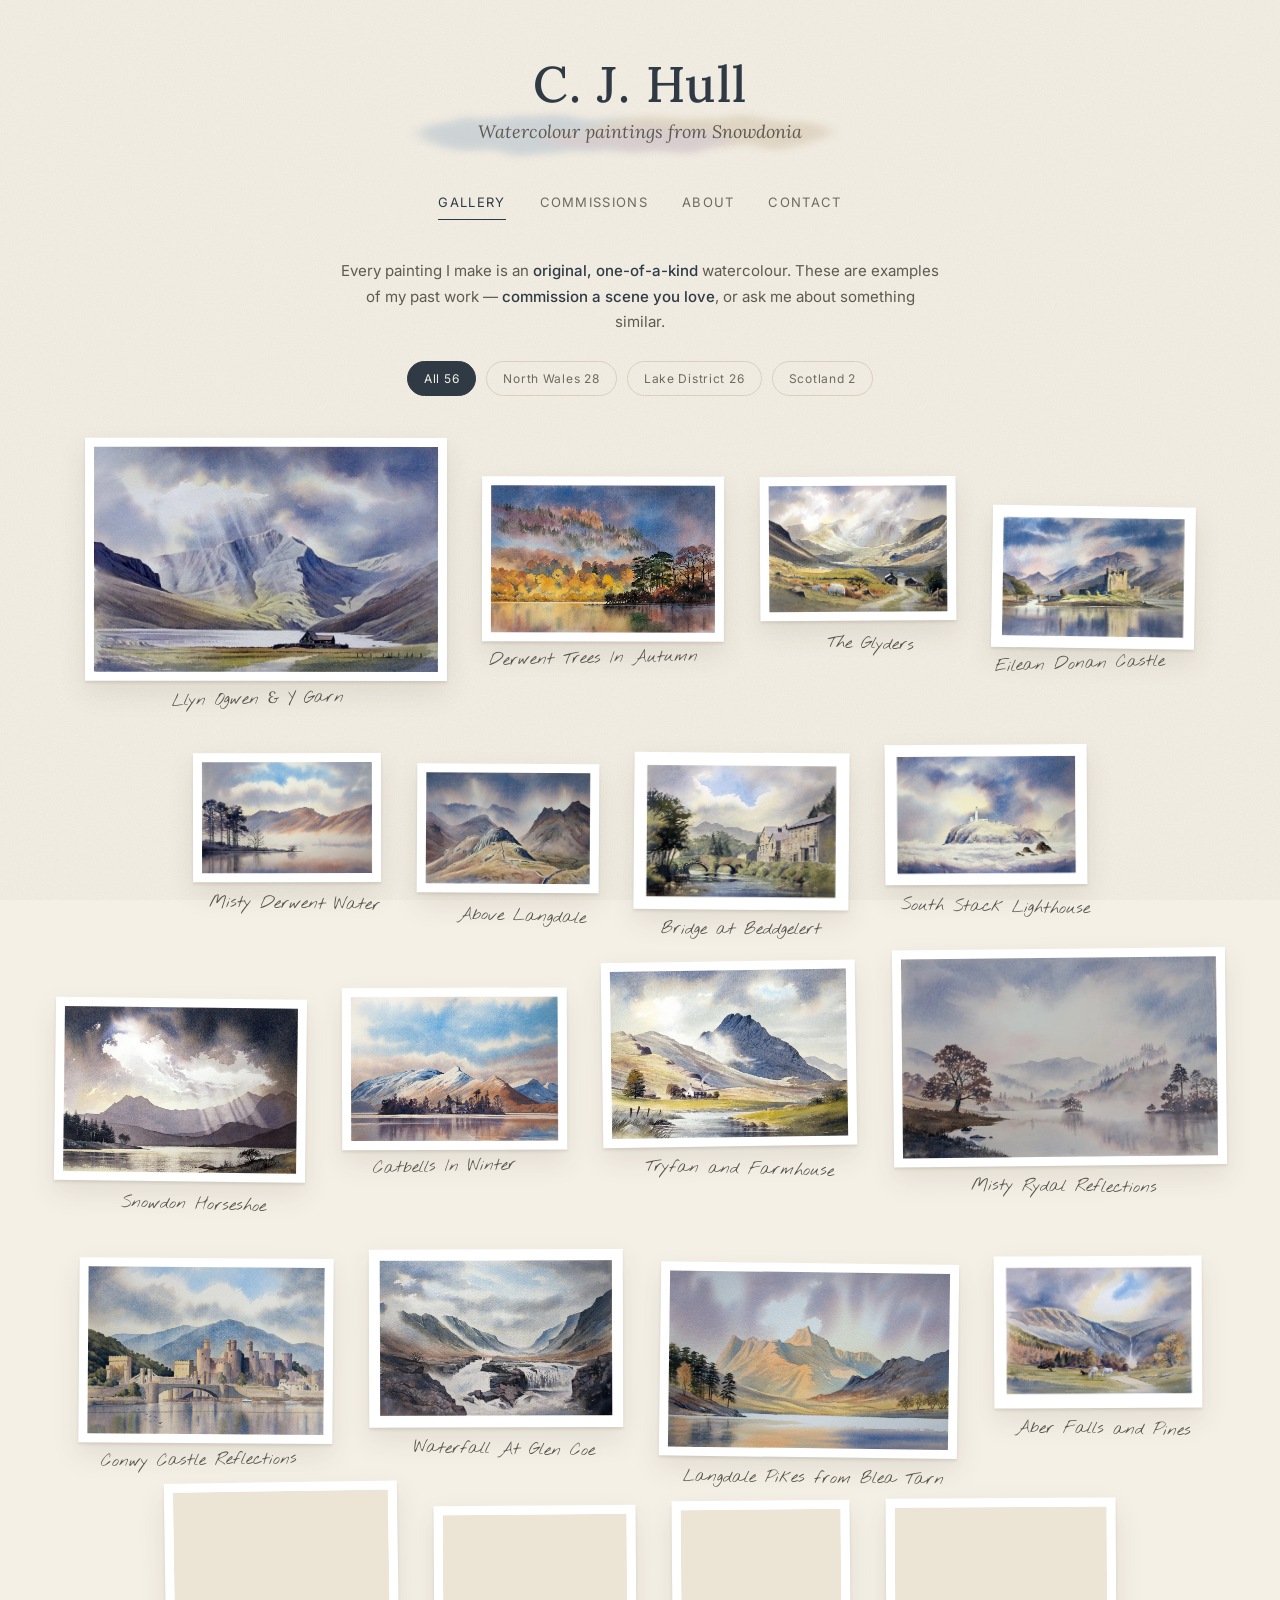
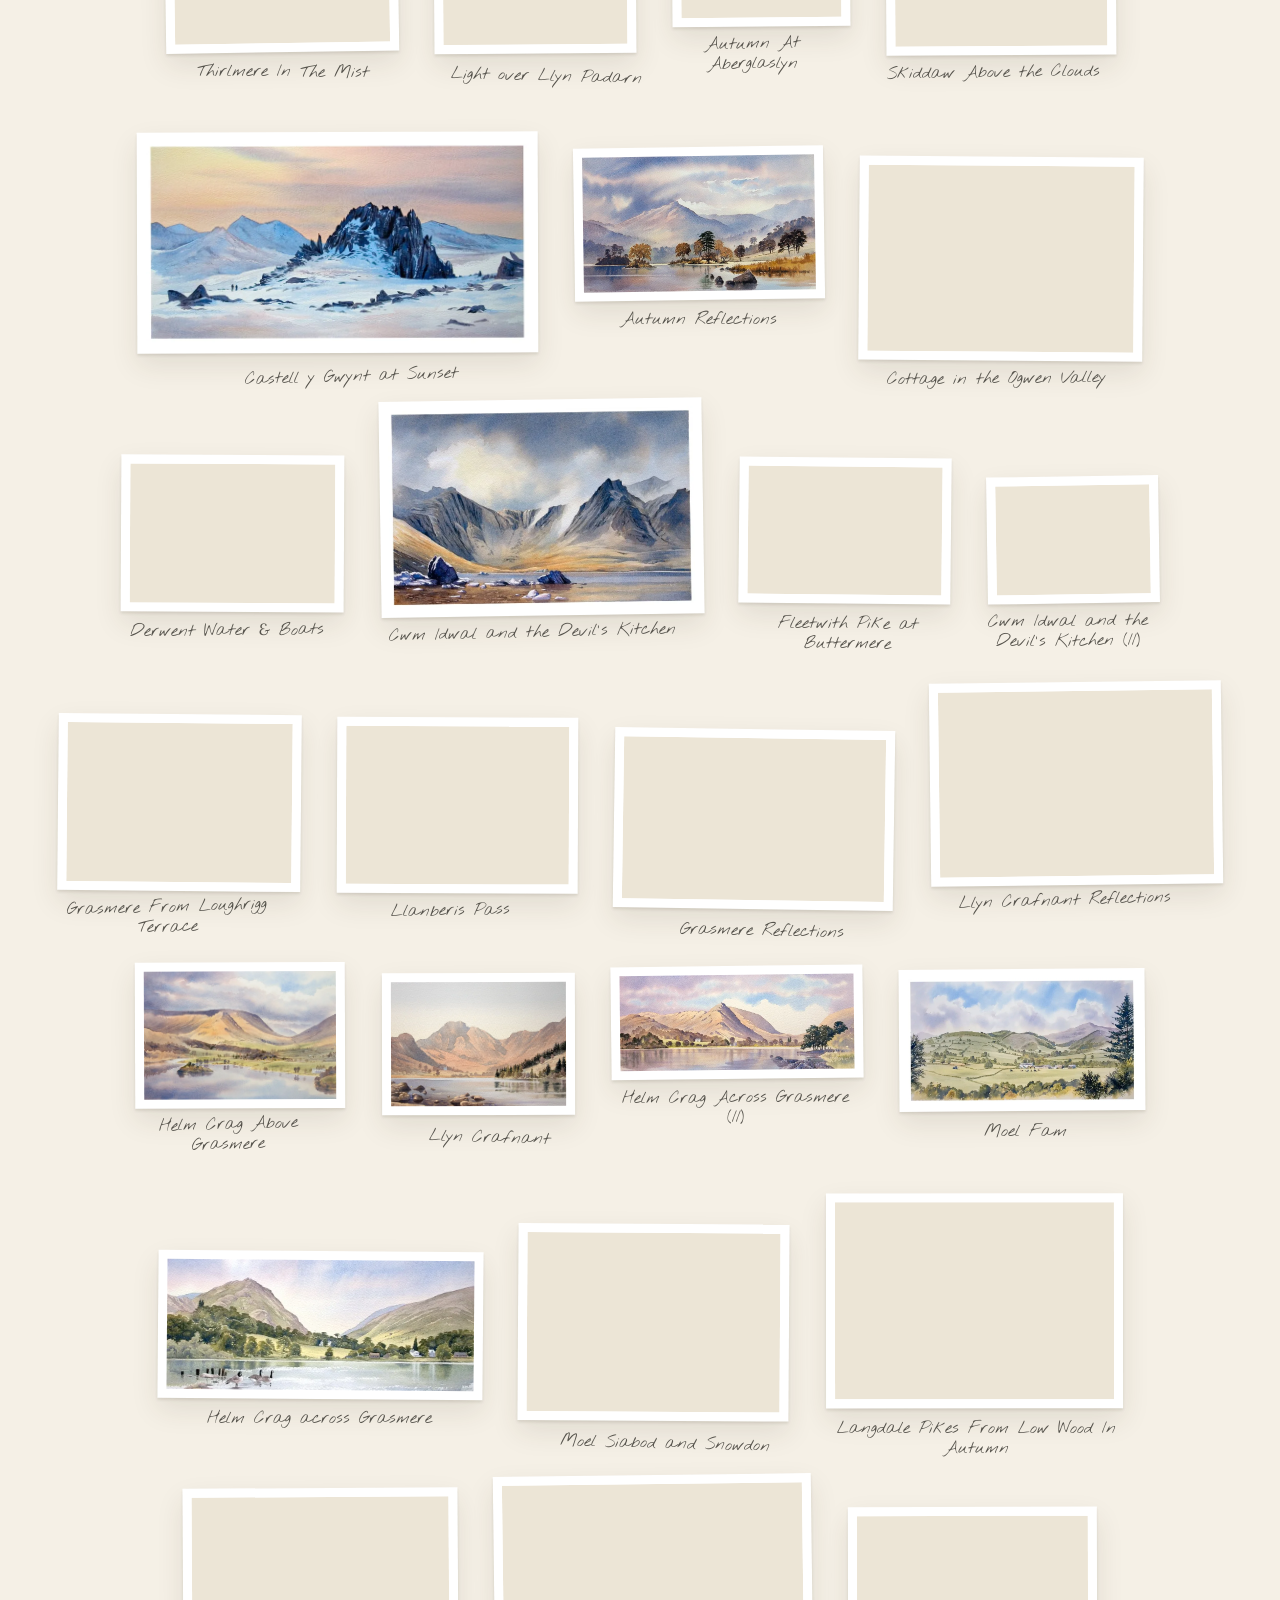
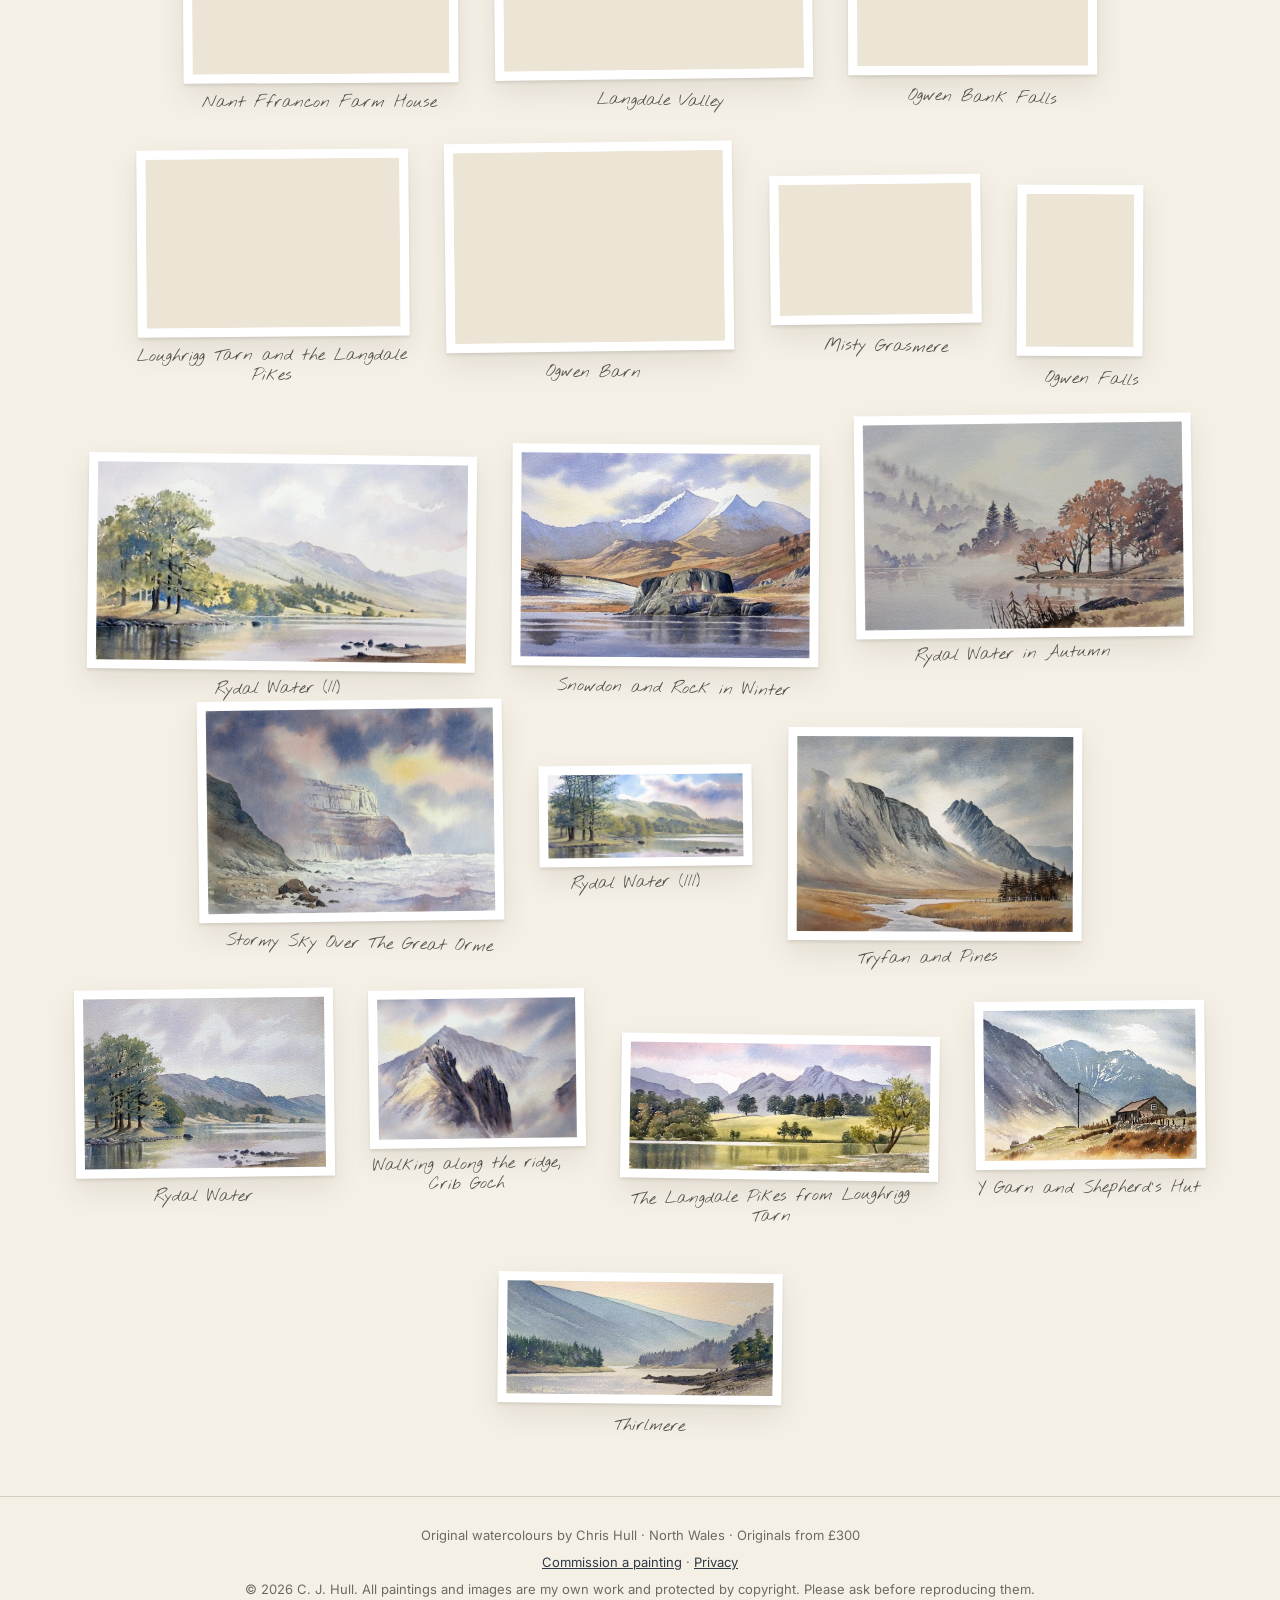
==== commit 7eebe58a: "Protect the paintings: AI-crawler blocks, copyright notice and metadata - robots.txt keeps search en" ====
--- a/index.html
+++ b/index.html
@@ -5,6 +5,7 @@
 <meta name="viewport" content="width=device-width, initial-scale=1">
 <title>C. J. Hull – Original Watercolour Paintings of Snowdonia &amp; the Lake District</title>
 <meta name="description" content="Original, one-of-a-kind watercolour paintings by North Wales artist Chris Hull. Browse past work from Snowdonia, the Lake District and Scotland, and commission a scene you love.">
+<meta name="robots" content="noai, noimageai">
 <link rel="canonical" href="https://www.chrishull.co.uk/">
 <meta property="og:type" content="website">
 <meta property="og:site_name" content="C. J. Hull Watercolours">
@@ -87,7 +88,7 @@
 <footer class="site-footer">
   <p>Original watercolours by Chris Hull · North Wales · Originals from £300</p>
   <p><a href="commissions.html">Commission a painting</a> · <a href="privacy.html">Privacy</a></p>
-  <p>© <span id="year">2026</span> C. J. Hull</p>
+  <p>© <span id="year">2026</span> C. J. Hull. All paintings and images are my own work and protected by copyright. Please ask before reproducing them.</p>
 </footer>
 
 <script src="assets/js/site.js" defer></script>
--- a/assets/css/site.css
+++ b/assets/css/site.css
@@ -27,9 +27,9 @@
   --wash-ochre:#c9b79a;
   --wash-mauve:#b8a7b8;
   --serif:Lora,Georgia,"Times New Roman",serif;
-  /* Painting titles. Alternative: "Nothing You Could Do" with --hand-size:17px */
-  --hand:Caveat,"Segoe Print","Bradley Hand",cursive;
-  --hand-size:23px;
+  /* Painting titles in a pencil hand. Fallback option: Caveat with --hand-size:23px */
+  --hand:"Nothing You Could Do","Segoe Print","Bradley Hand",cursive;
+  --hand-size:17px;
   --sans:Inter,system-ui,-apple-system,"Segoe UI",Roboto,sans-serif;
   --gutter:clamp(16px,4vw,60px);
   --maxw:1320px;
@@ -150,8 +150,10 @@
 /* Handwritten title, as if pencilled on the wall label */
 .tile figcaption{
   text-align:center;font-family:var(--hand);font-size:var(--hand-size);line-height:1.15;
-  margin-top:10px;color:#55524b;transform:translateY(var(--dy,0));
-}
+  margin-top:10px;color:#55524b;
+  transform:translate(var(--cx,0), calc(var(--dy,0) + var(--cy,0))) rotate(var(--crot,0));
+}
+.tile figcaption .amp{font-family:var(--serif);font-style:italic;font-size:.95em}
 .tile[hidden]{display:none}
 .gallery-empty{text-align:center;color:var(--muted)}
 @media (max-width:1100px){.gallery{--scale:.88;gap:30px 28px}}
@@ -161,7 +163,7 @@
   .tile{width:84%}
   .tile[data-side="left"]{margin-right:auto;margin-left:1%}
   .tile[data-side="right"]{margin-left:auto;margin-right:1%}
-  .tile figcaption{font-size:calc(var(--hand-size) - 2px)}
+  .tile figcaption{font-size:max(16px, calc(var(--hand-size) - 2px))}
 }
 @media (prefers-reduced-motion:reduce){.tile .frame{transition:none}}
 
@@ -247,8 +249,11 @@
 
 .examples{display:flex;flex-wrap:wrap;gap:24px;justify-content:center}
 .examples figure{flex:var(--r) 1 calc(var(--r) * 140px + 20px);max-width:300px;min-width:0}
-.examples figcaption{text-align:center;font-family:var(--hand);font-size:calc(var(--hand-size) - 2px);line-height:1.15;margin-top:10px;color:#55524b}
+.examples figcaption{text-align:center;font-family:var(--hand);font-size:max(16px, calc(var(--hand-size) - 2px));line-height:1.15;margin-top:10px;color:#55524b}
 .examples .frame{padding:10px}
+.examples figure:nth-child(1) figcaption{transform:translate(-6px,1px) rotate(-1.4deg)}
+.examples figure:nth-child(2) figcaption{transform:translate(8px,-1px) rotate(1deg)}
+.examples figure:nth-child(3) figcaption{transform:translate(-3px,2px) rotate(-0.6deg)}
 
 .cta{text-align:center;margin-top:56px}
 .cta p{color:var(--muted);margin-bottom:16px}
@@ -256,7 +261,7 @@
 /* About */
 .about{display:grid;grid-template-columns:minmax(0,5fr) minmax(0,6fr);gap:clamp(28px,5vw,56px);align-items:start}
 .about .frame{transform:rotate(-1.2deg)}
-.about figcaption{font-family:var(--hand);font-size:calc(var(--hand-size) - 2px);line-height:1.15;color:#55524b;text-align:center;margin-top:14px}
+.about figcaption{transform:translateX(10px) rotate(-1.5deg);font-family:var(--hand);font-size:max(16px, calc(var(--hand-size) - 2px));line-height:1.15;color:#55524b;text-align:center;margin-top:14px}
 @media (max-width:760px){.about{grid-template-columns:1fr}.about figure{max-width:380px;margin:0 auto}}
 .credentials{
   list-style:none;padding:28px 0;margin:0;border-top:1px solid var(--rule);border-bottom:1px solid var(--rule);
